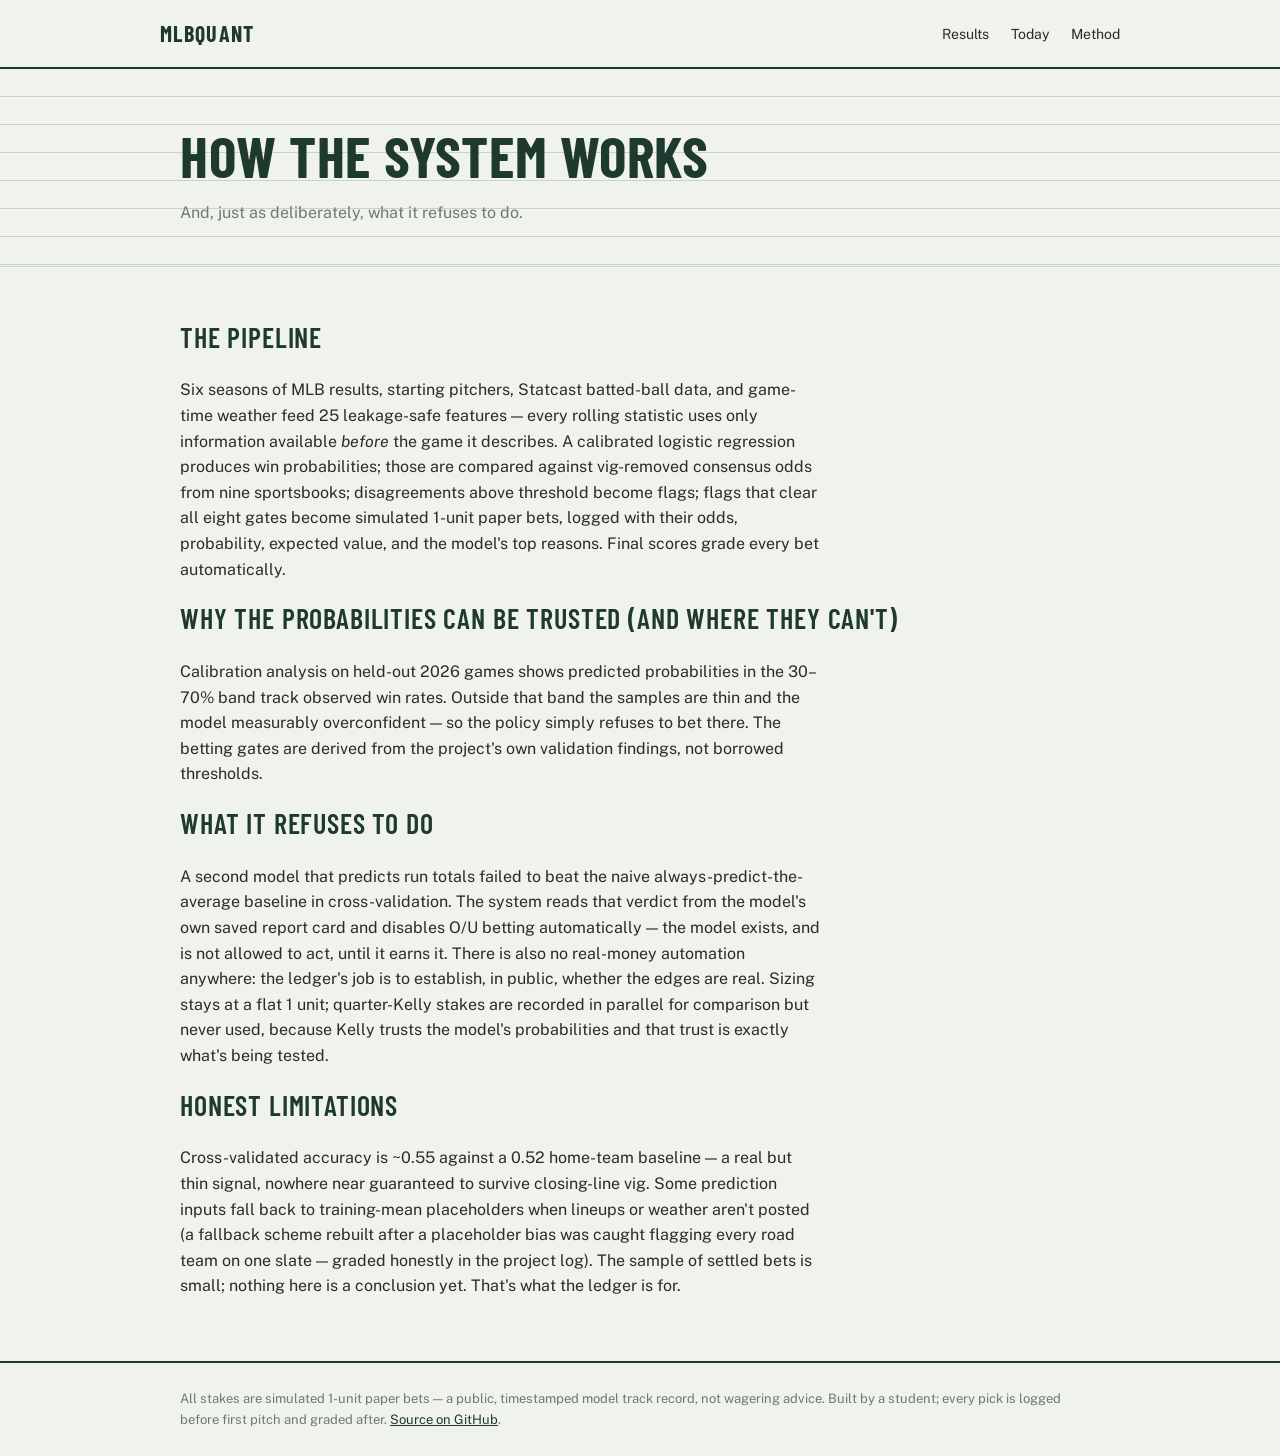
==== docs/method.html @ 34da7ad2 "MLBQuant: clean public release" ====
<!DOCTYPE html>
<html lang="en"><head><meta charset="utf-8">
<meta name="viewport" content="width=device-width, initial-scale=1">
<meta name="theme-color" content="#1E3A2F">
<link rel="manifest" href="manifest.json">
<link rel="apple-touch-icon" href="icon-192.png">
<title>Method — MLBQuant</title><link rel="preconnect" href="https://fonts.googleapis.com"><link href="https://fonts.googleapis.com/css2?family=Barlow+Condensed:wght@600;700&family=Public+Sans:wght@400;600&family=IBM+Plex+Mono:wght@400;600&display=swap" rel="stylesheet">
<link rel="stylesheet" href="style.css">
<script>if('serviceWorker' in navigator){navigator.serviceWorker.register('sw.js');}</script>
</head><body>
<header><div class="wrap bar">
<a class="mark" href="index.html">MLBQUANT</a>
<nav><a href="season.html">Results</a><a href="today.html">Today</a><a href="method.html">Method</a></nav>
</div></header>

<div class="hero"><div class="wrap"><h1>How the system works</h1>
<p class="sub">And, just as deliberately, what it refuses to do.</p></div></div>
<section><div class="wrap">
<h2>The pipeline</h2>
<p class="body">Six seasons of MLB results, starting pitchers, Statcast batted-ball data, and
game-time weather feed 25 leakage-safe features — every rolling statistic uses only
information available <em>before</em> the game it describes. A calibrated logistic regression
produces win probabilities; those are compared against vig-removed consensus odds from nine
sportsbooks; disagreements above threshold become flags; flags that clear all eight gates
become simulated 1-unit paper bets, logged with their odds, probability, expected value,
and the model's top reasons. Final scores grade every bet automatically.</p>
<h2>Why the probabilities can be trusted (and where they can't)</h2>
<p class="body">Calibration analysis on held-out 2026 games shows predicted probabilities in
the 30–70% band track observed win rates. Outside that band the samples are thin and the
model measurably overconfident — so the policy simply refuses to bet there. The betting gates
are derived from the project's own validation findings, not borrowed thresholds.</p>
<h2>What it refuses to do</h2>
<p class="body">A second model that predicts run totals failed to beat the naive
always-predict-the-average baseline in cross-validation. The system reads that verdict from
the model's own saved report card and disables O/U betting automatically — the model exists,
and is not allowed to act, until it earns it. There is also no real-money automation anywhere:
the ledger's job is to establish, in public, whether the edges are real. Sizing stays at a
flat 1 unit; quarter-Kelly stakes are recorded in parallel for comparison but never used,
because Kelly trusts the model's probabilities and that trust is exactly what's being tested.</p>
<h2>Honest limitations</h2>
<p class="body">Cross-validated accuracy is ~0.55 against a 0.52 home-team baseline — a real
but thin signal, nowhere near guaranteed to survive closing-line vig. Some prediction inputs
fall back to training-mean placeholders when lineups or weather aren't posted (a fallback
scheme rebuilt after a placeholder bias was caught flagging every road team on one slate —
graded honestly in the project log). The sample of settled bets is small; nothing here is a
conclusion yet. That's what the ledger is for.</p>
</div></section>

<footer><div class="wrap">All stakes are simulated 1-unit paper bets — a public, timestamped
model track record, not wagering advice. Built by a student; every pick is logged before
first pitch and graded after. <a href="https://github.com/aa2-2/SportsQuant-AI">Source on GitHub</a>.
</div></footer></body></html>
---- docs/style.css ----
:root{--paper:#EFF3EC;--ink:#1E3A2F;--text:#2B2B28;--rule:#C9D4C6;--win:#1E6B3C;
--loss:#B3392E;--muted:#6E7A6E;--card:#F7FAF5;}
*{box-sizing:border-box;margin:0}
body{background:var(--paper);color:var(--text);font-family:'Public Sans',system-ui,sans-serif;
font-size:16px;line-height:1.6}
.mono{font-family:'IBM Plex Mono',monospace;font-variant-numeric:tabular-nums}
a{color:var(--ink)}
.wrap{max-width:960px;margin:0 auto;padding:0 20px}
header{border-bottom:2px solid var(--ink)}
.bar{display:flex;justify-content:space-between;align-items:center;padding:16px 0}
.mark{font-family:'Barlow Condensed',sans-serif;font-weight:700;font-size:22px;
letter-spacing:.06em;color:var(--ink);text-decoration:none}
nav a{margin-left:22px;font-size:14px;text-decoration:none;color:var(--text)}
nav a:hover{text-decoration:underline}
.hero{padding:56px 0 40px;background:
repeating-linear-gradient(to bottom,transparent 0 27px,var(--rule) 27px 28px)}
h1{font-family:'Barlow Condensed',sans-serif;font-weight:700;font-size:clamp(38px,6vw,58px);
line-height:1.05;color:var(--ink);text-transform:uppercase;letter-spacing:.01em;max-width:640px}
.sub{margin:14px 0 0;color:var(--muted);max-width:560px}
.ledger{background:var(--card);border:2px solid var(--ink);margin:36px 0 0}
.ledger-head{display:grid;grid-template-columns:repeat(4,1fr);border-bottom:2px solid var(--ink)}
.stat{padding:16px 18px;border-right:1px solid var(--rule)}
.stat:last-child{border-right:none}
.stat .l{font-size:11px;letter-spacing:.14em;text-transform:uppercase;color:var(--muted)}
.stat .n{font-size:30px;font-weight:600}
.n.win{color:var(--win)}.n.loss{color:var(--loss)}
.rows{font-size:14px}
.row{display:grid;grid-template-columns:88px 1fr 130px 70px 90px;gap:10px;
padding:9px 18px;border-top:1px solid var(--rule);align-items:baseline}
.row.headrow{color:var(--muted);font-size:11px;letter-spacing:.12em;text-transform:uppercase;border-top:none}
.grade{font-weight:600}
.grade.W{color:var(--win)}.grade.L{color:var(--loss)}.grade.P{color:var(--muted)}
.empty{padding:22px 18px;color:var(--muted)}
.actions{display:flex;gap:14px;margin:28px 0 0;flex-wrap:wrap}
.btn{display:inline-block;border:2px solid var(--ink);padding:12px 22px;text-decoration:none;
font-family:'Barlow Condensed',sans-serif;font-size:18px;letter-spacing:.05em;
text-transform:uppercase;color:var(--ink);background:var(--card)}
.btn.solid{background:var(--ink);color:var(--paper)}
.btn:focus-visible{outline:3px solid var(--loss);outline-offset:2px}
section{padding:48px 0;border-top:1px solid var(--rule)}
h2{font-family:'Barlow Condensed',sans-serif;font-weight:600;font-size:28px;color:var(--ink);
text-transform:uppercase;letter-spacing:.03em;margin-bottom:18px}
.gates{list-style:none;counter-reset:g}
.gates li{counter-increment:g;display:grid;grid-template-columns:52px 1fr;gap:14px;
padding:12px 0;border-bottom:1px solid var(--rule)}
.gates li::before{content:counter(g,decimal-leading-zero);font-family:'IBM Plex Mono',monospace;
color:var(--loss);font-size:18px;padding-top:2px}
.gates b{display:block;color:var(--ink)}
.gates span{color:var(--muted);font-size:14px}
p.body{max-width:640px;margin-bottom:14px}
footer{border-top:2px solid var(--ink);padding:26px 0;font-size:13px;color:var(--muted)}
@media(max-width:640px){.ledger-head{grid-template-columns:repeat(2,1fr)}
.stat:nth-child(2){border-right:none}.row{grid-template-columns:70px 1fr 60px;font-size:13px}
.row .hide-m{display:none}}
@media(prefers-reduced-motion:no-preference){.btn{transition:transform .12s ease}
.btn:hover{transform:translateY(-2px)}}
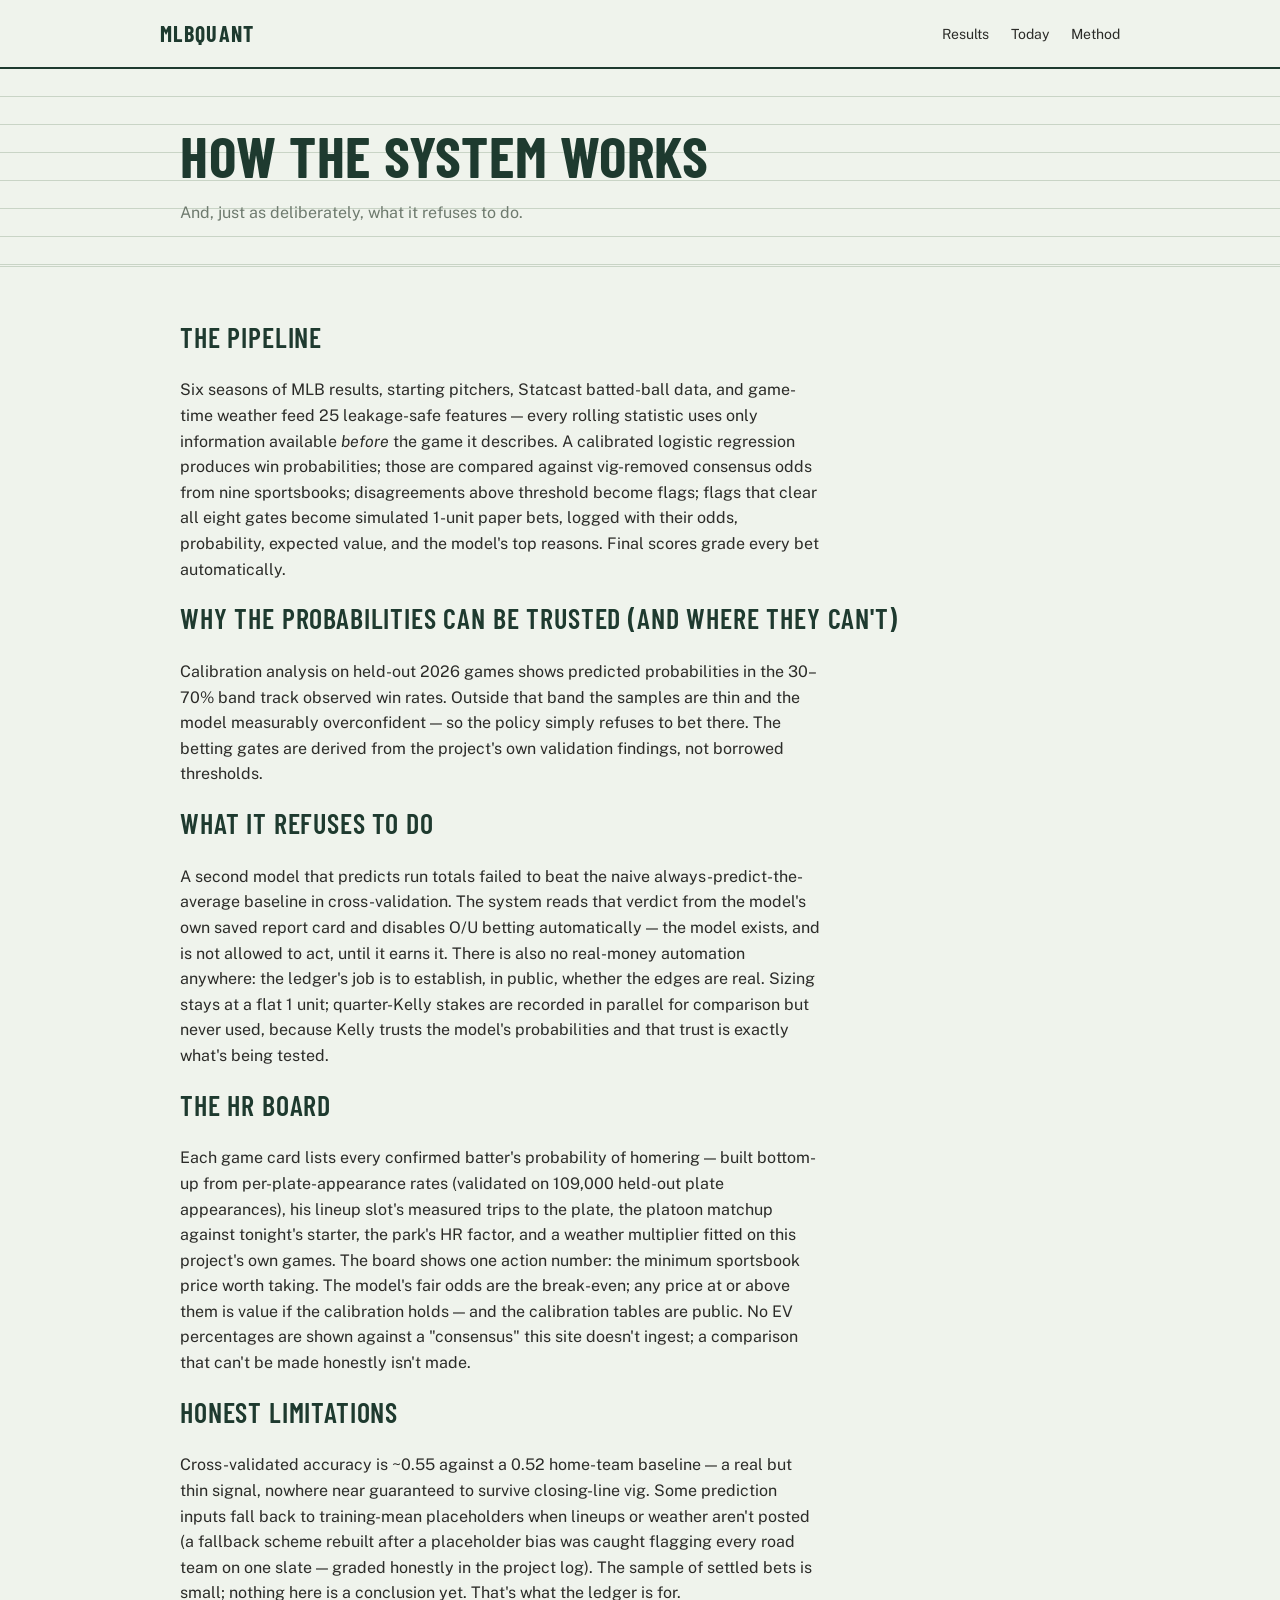
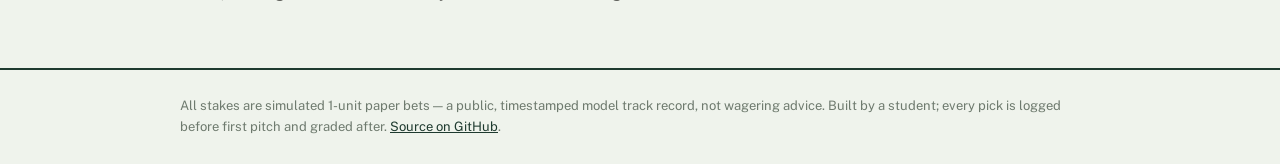
==== commit a221d778: "HR board with take-thresholds, board Proj HRs, site upgrade" ====
--- a/docs/method.html
+++ b/docs/method.html
@@ -37,6 +37,16 @@
 the ledger's job is to establish, in public, whether the edges are real. Sizing stays at a
 flat 1 unit; quarter-Kelly stakes are recorded in parallel for comparison but never used,
 because Kelly trusts the model's probabilities and that trust is exactly what's being tested.</p>
+<h2>The HR board</h2>
+<p class="body">Each game card lists every confirmed batter's probability of homering —
+built bottom-up from per-plate-appearance rates (validated on 109,000 held-out plate
+appearances), his lineup slot's measured trips to the plate, the platoon matchup against
+tonight's starter, the park's HR factor, and a weather multiplier fitted on this project's
+own games. The board shows one action number: the minimum sportsbook price worth taking.
+The model's fair odds are the break-even; any price at or above them is value if the
+calibration holds — and the calibration tables are public. No EV percentages are shown
+against a "consensus" this site doesn't ingest; a comparison that can't be made honestly
+isn't made.</p>
 <h2>Honest limitations</h2>
 <p class="body">Cross-validated accuracy is ~0.55 against a 0.52 home-team baseline — a real
 but thin signal, nowhere near guaranteed to survive closing-line vig. Some prediction inputs
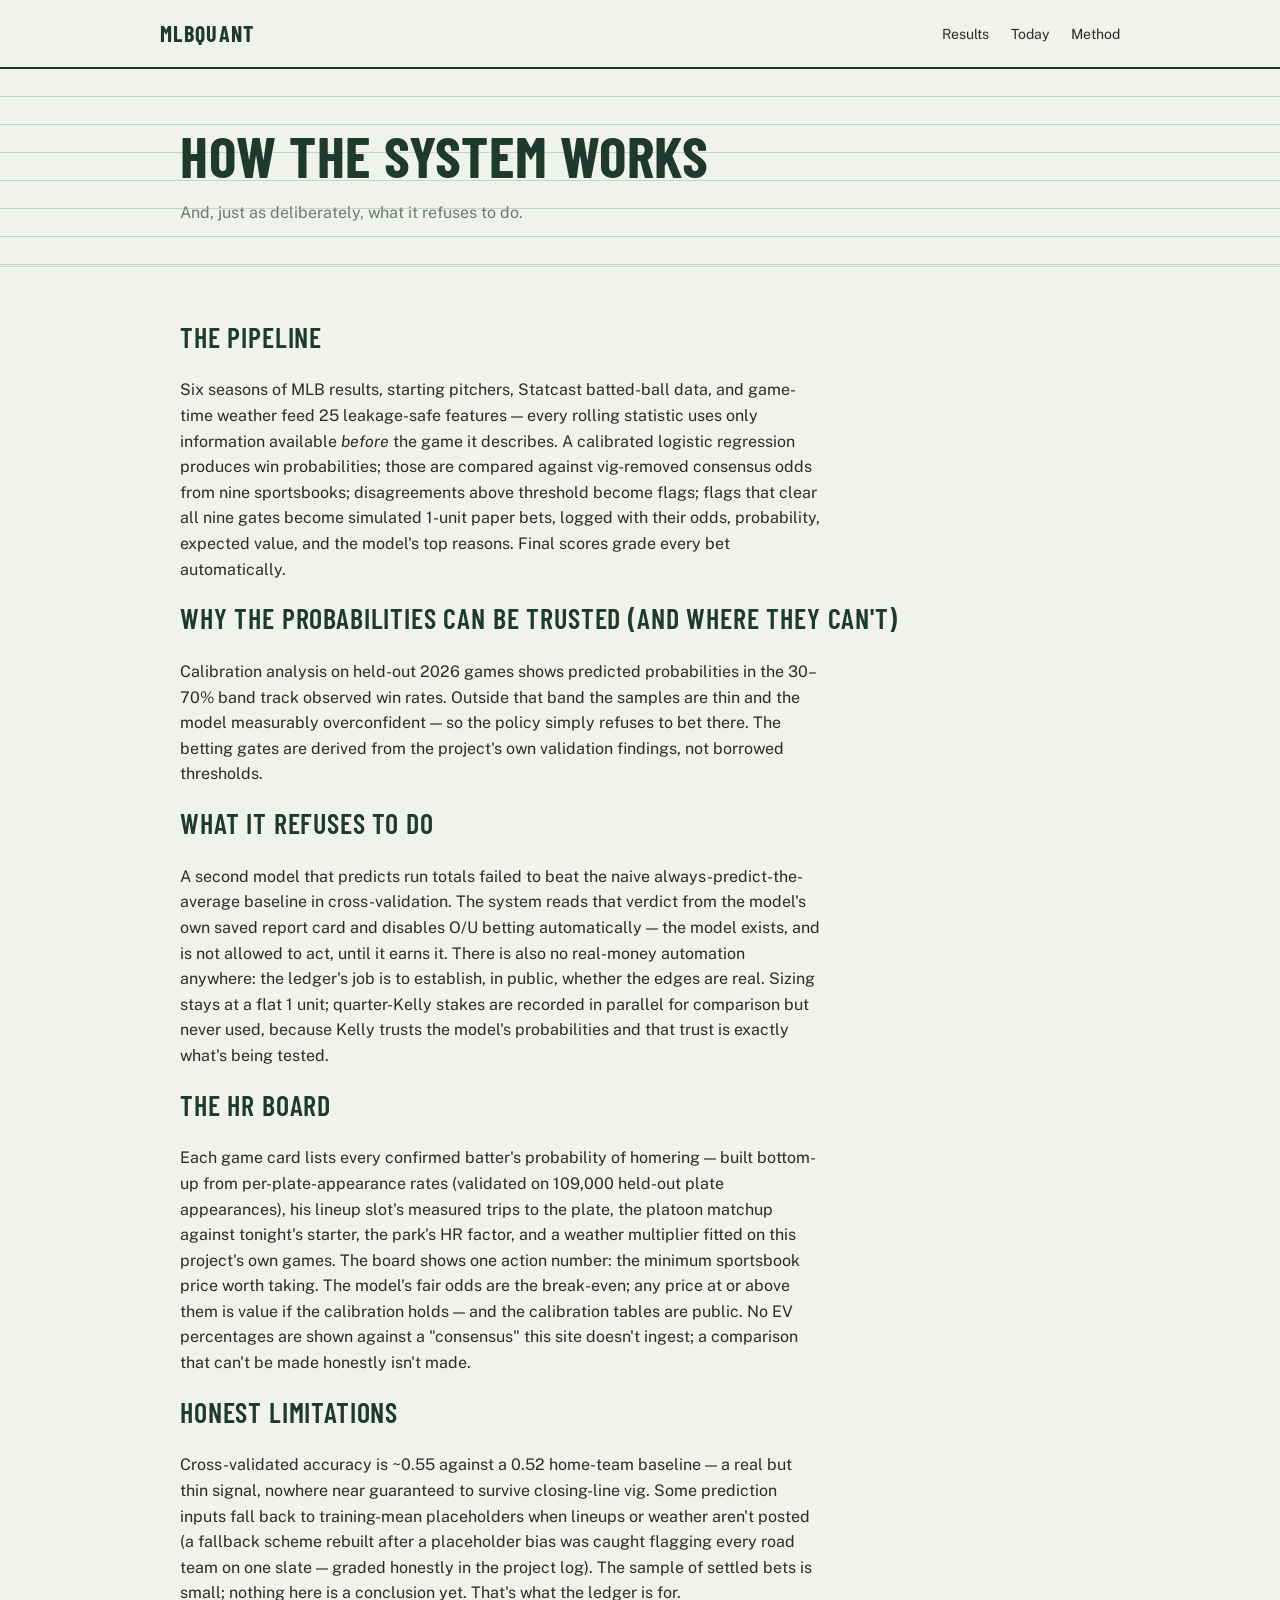
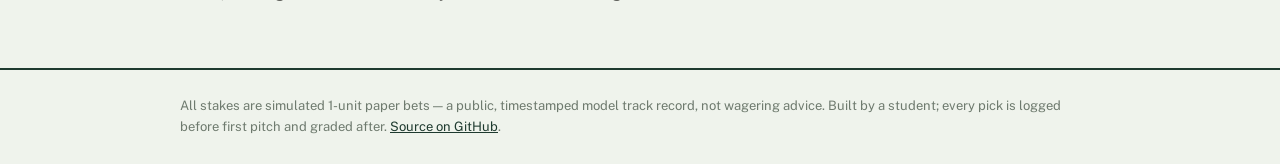
==== commit 880ac43b: "Purge 7/17 slate (contaminated 5:56 run), ninth gate live" ====
--- a/docs/method.html
+++ b/docs/method.html
@@ -21,7 +21,7 @@
 game-time weather feed 25 leakage-safe features — every rolling statistic uses only
 information available <em>before</em> the game it describes. A calibrated logistic regression
 produces win probabilities; those are compared against vig-removed consensus odds from nine
-sportsbooks; disagreements above threshold become flags; flags that clear all eight gates
+sportsbooks; disagreements above threshold become flags; flags that clear all nine gates
 become simulated 1-unit paper bets, logged with their odds, probability, expected value,
 and the model's top reasons. Final scores grade every bet automatically.</p>
 <h2>Why the probabilities can be trusted (and where they can't)</h2>
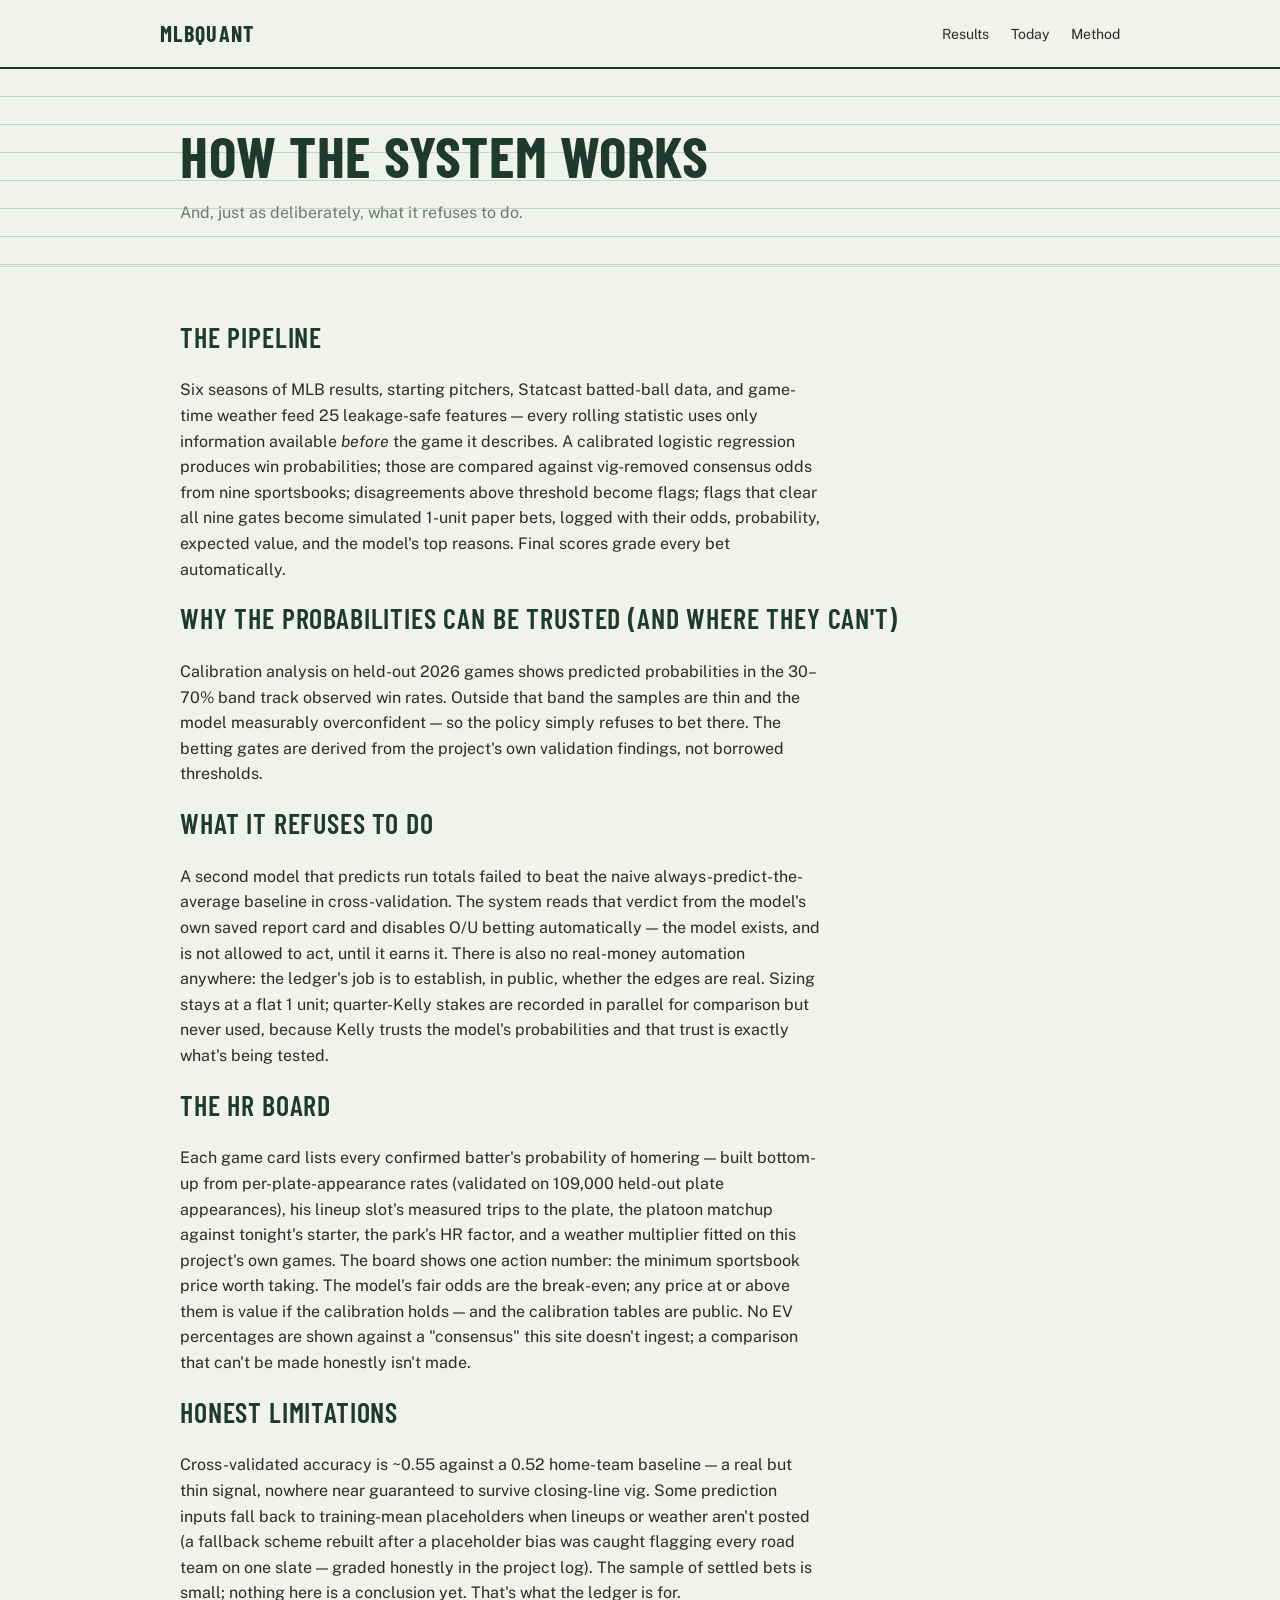
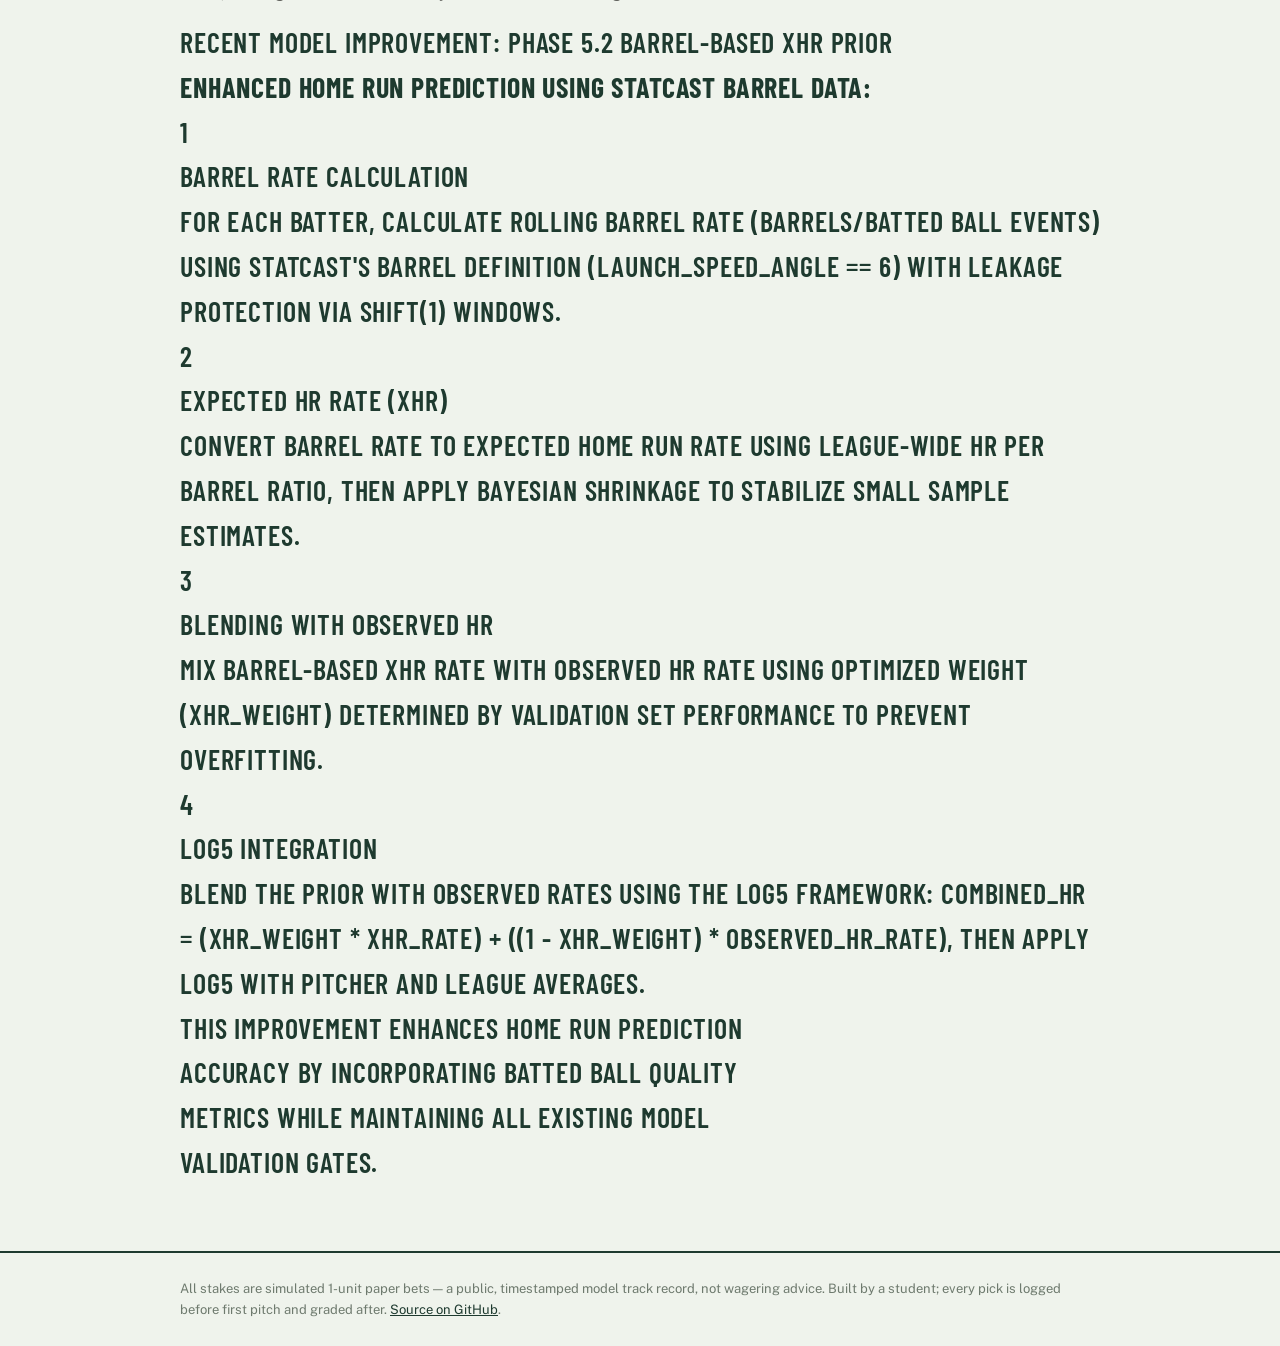
==== commit f174adca: "Daily update for 2026-07-18" ====
--- a/docs/method.html
+++ b/docs/method.html
@@ -54,6 +54,39 @@
 scheme rebuilt after a placeholder bias was caught flagging every road team on one slate —
 graded honestly in the project log). The sample of settled bets is small; nothing here is a
 conclusion yet. That's what the ledger is for.</p>
+<h2>Recent Model Improvement: Phase 5.2 Barrel-based xHR Prior</p>
+<div class="method-diagram">
+<p><strong>Enhanced home run prediction using Statcast barrel data:</strong></p>
+<div class="method-step">
+<div class="method-step-number">1</div>
+<div class="method-step-content">
+<div class="method-step-title">Barrel Rate Calculation</div>
+<div class="method-step-description">For each batter, calculate rolling barrel rate (barrels/batted ball events) using Statcast's barrel definition (launch_speed_angle == 6) with leakage protection via shift(1) windows.</div>
+</div>
+</div>
+<div class="method-step">
+<div class="method-step-number">2</div>
+<div class="method-step-content">
+<div class="method-step-title">Expected HR Rate (xHR)</div>
+<div class="method-step-description">Convert barrel rate to expected home run rate using league-wide HR per barrel ratio, then apply Bayesian shrinkage to stabilize small sample estimates.</div>
+</div>
+</div>
+<div class="method-step">
+<div class="method-step-number">3</div>
+<div class="method-step-content">
+<div class="method-step-title">Blending with Observed HR</div>
+<div class="method-step-description">Mix barrel-based xHR rate with observed HR rate using optimized weight (xhr_weight) determined by validation set performance to prevent overfitting.</div>
+</div>
+</div>
+<div class="method-step">
+<div class="method-step-number">4</div>
+<div class="method-step-content">
+<div class="method-step-title">Log5 Integration</div>
+<div class="method-step-description">Blend the prior with observed rates using the log5 framework: combined_hr = (xhr_weight * xHR_rate) + ((1 - xhr_weight) * observed_hr_rate), then apply log5 with pitcher and league averages.</div>
+</div>
+</div>
+</div>
+<p class="body">This improvement enhances home run prediction accuracy by incorporating batted ball quality metrics while maintaining all existing model validation gates.</p>
 </div></section>
 
 <footer><div class="wrap">All stakes are simulated 1-unit paper bets — a public, timestamped
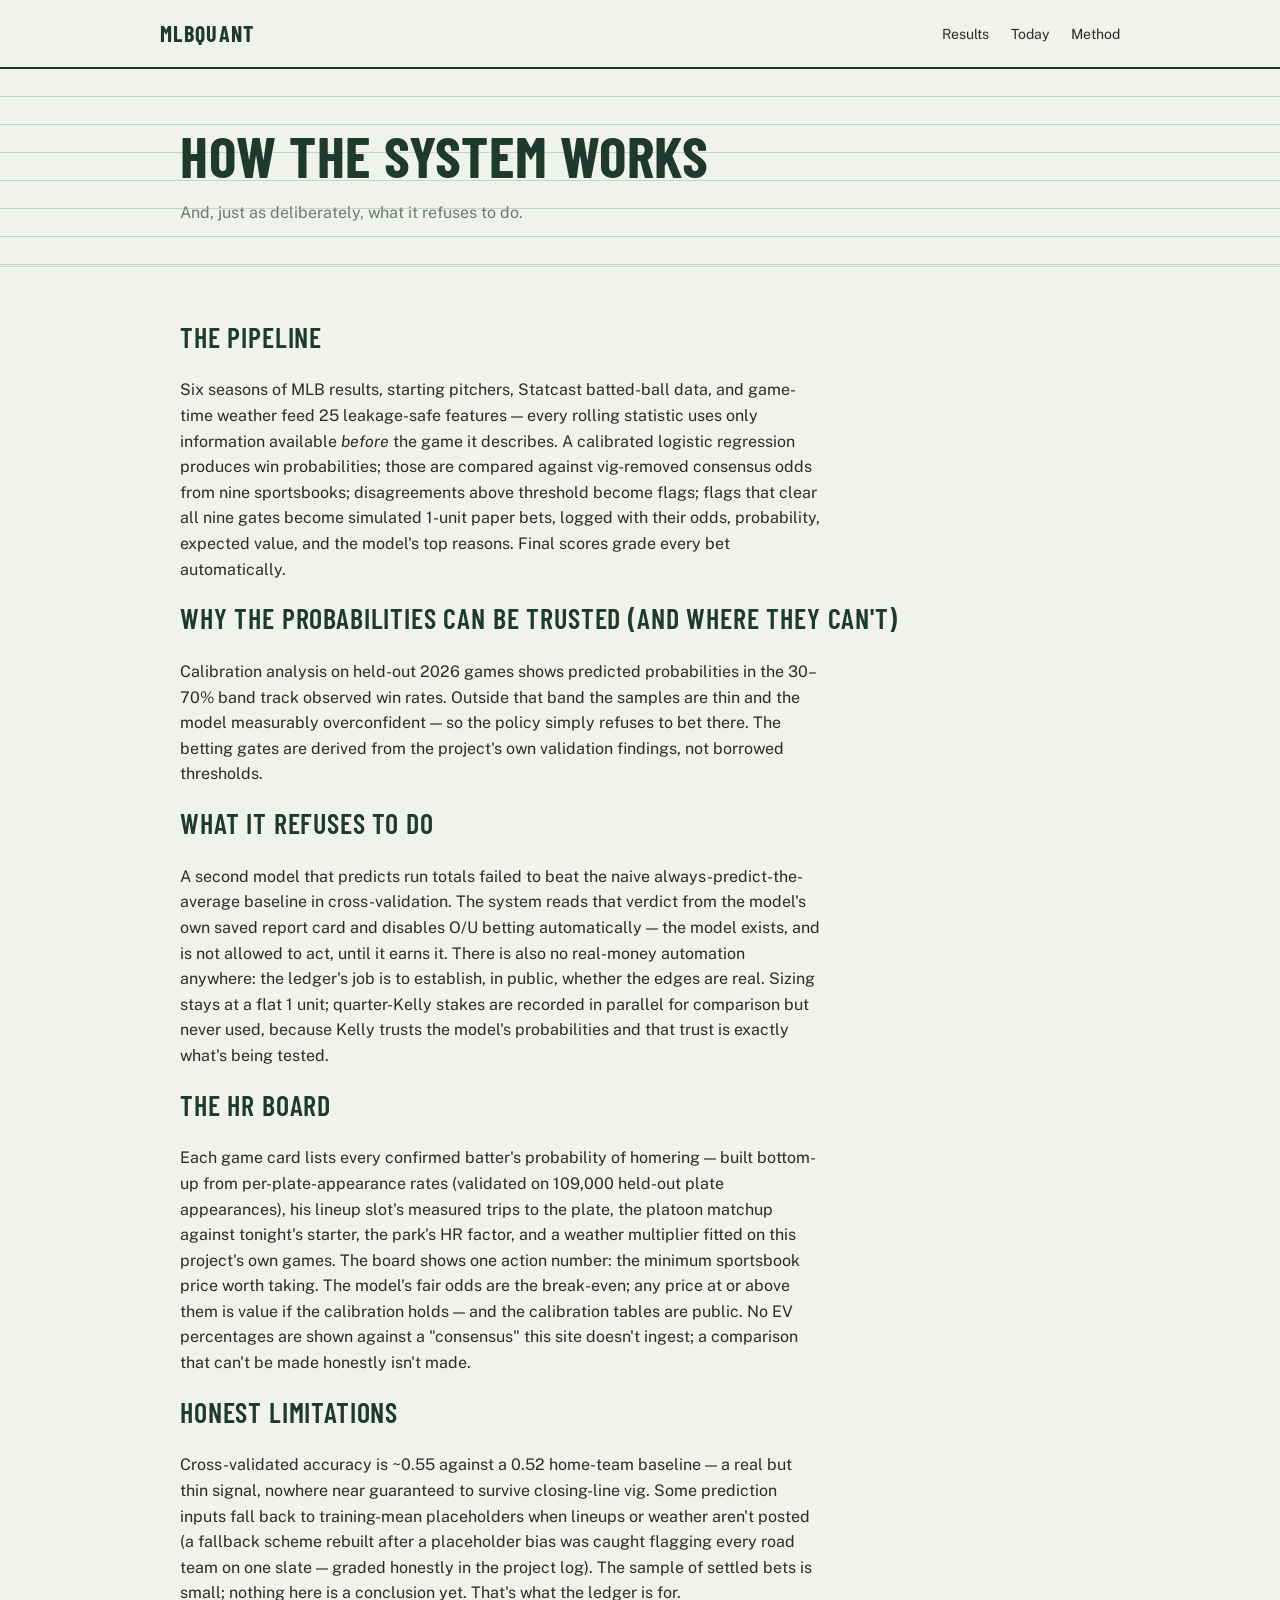
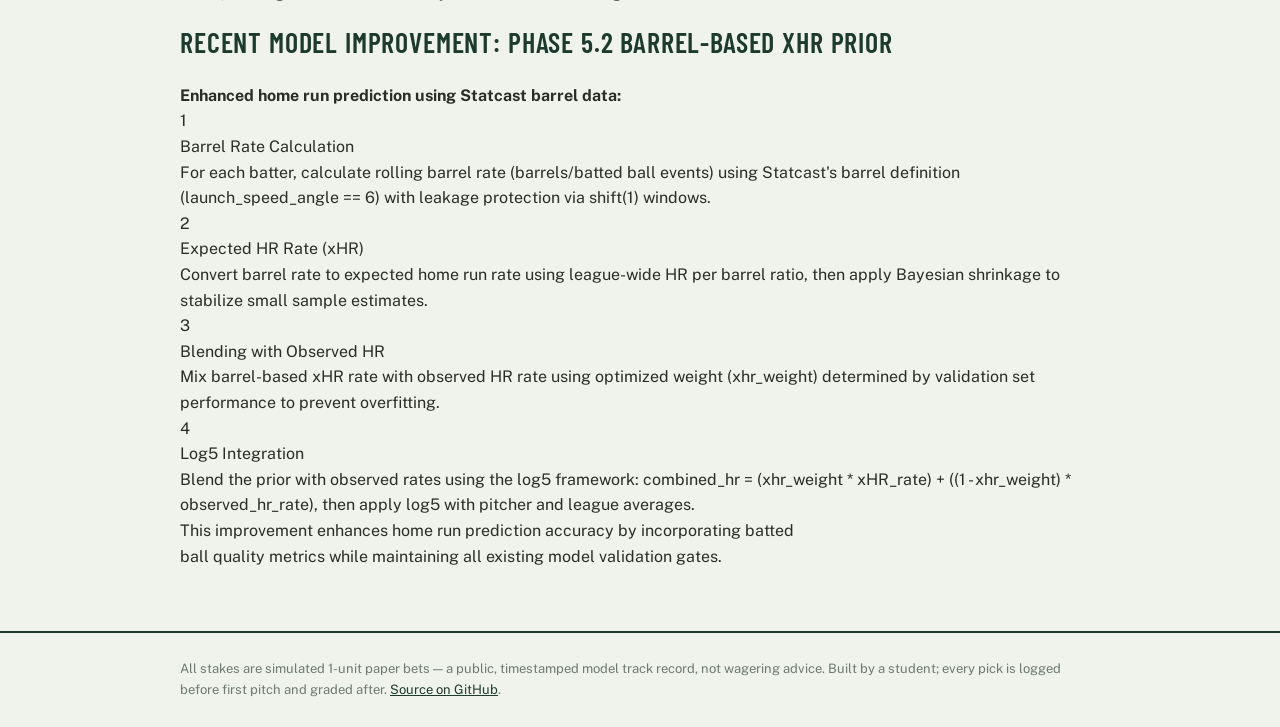
==== commit 61f4ad69: "Daily update for 2026-07-18" ====
--- a/docs/method.html
+++ b/docs/method.html
@@ -13,82 +13,82 @@
 <nav><a href="season.html">Results</a><a href="today.html">Today</a><a href="method.html">Method</a></nav>
 </div></header>
 
-<div class="hero"><div class="wrap"><h1>How the system works</h1>
-<p class="sub">And, just as deliberately, what it refuses to do.</p></div></div>
-<section><div class="wrap">
-<h2>The pipeline</h2>
-<p class="body">Six seasons of MLB results, starting pitchers, Statcast batted-ball data, and
-game-time weather feed 25 leakage-safe features — every rolling statistic uses only
-information available <em>before</em> the game it describes. A calibrated logistic regression
-produces win probabilities; those are compared against vig-removed consensus odds from nine
-sportsbooks; disagreements above threshold become flags; flags that clear all nine gates
-become simulated 1-unit paper bets, logged with their odds, probability, expected value,
-and the model's top reasons. Final scores grade every bet automatically.</p>
-<h2>Why the probabilities can be trusted (and where they can't)</h2>
-<p class="body">Calibration analysis on held-out 2026 games shows predicted probabilities in
-the 30–70% band track observed win rates. Outside that band the samples are thin and the
-model measurably overconfident — so the policy simply refuses to bet there. The betting gates
-are derived from the project's own validation findings, not borrowed thresholds.</p>
-<h2>What it refuses to do</h2>
-<p class="body">A second model that predicts run totals failed to beat the naive
-always-predict-the-average baseline in cross-validation. The system reads that verdict from
-the model's own saved report card and disables O/U betting automatically — the model exists,
-and is not allowed to act, until it earns it. There is also no real-money automation anywhere:
-the ledger's job is to establish, in public, whether the edges are real. Sizing stays at a
-flat 1 unit; quarter-Kelly stakes are recorded in parallel for comparison but never used,
-because Kelly trusts the model's probabilities and that trust is exactly what's being tested.</p>
-<h2>The HR board</h2>
-<p class="body">Each game card lists every confirmed batter's probability of homering —
-built bottom-up from per-plate-appearance rates (validated on 109,000 held-out plate
-appearances), his lineup slot's measured trips to the plate, the platoon matchup against
-tonight's starter, the park's HR factor, and a weather multiplier fitted on this project's
-own games. The board shows one action number: the minimum sportsbook price worth taking.
-The model's fair odds are the break-even; any price at or above them is value if the
-calibration holds — and the calibration tables are public. No EV percentages are shown
-against a "consensus" this site doesn't ingest; a comparison that can't be made honestly
-isn't made.</p>
-<h2>Honest limitations</h2>
-<p class="body">Cross-validated accuracy is ~0.55 against a 0.52 home-team baseline — a real
-but thin signal, nowhere near guaranteed to survive closing-line vig. Some prediction inputs
-fall back to training-mean placeholders when lineups or weather aren't posted (a fallback
-scheme rebuilt after a placeholder bias was caught flagging every road team on one slate —
-graded honestly in the project log). The sample of settled bets is small; nothing here is a
-conclusion yet. That's what the ledger is for.</p>
-<h2>Recent Model Improvement: Phase 5.2 Barrel-based xHR Prior</p>
-<div class="method-diagram">
-<p><strong>Enhanced home run prediction using Statcast barrel data:</strong></p>
-<div class="method-step">
-<div class="method-step-number">1</div>
-<div class="method-step-content">
-<div class="method-step-title">Barrel Rate Calculation</div>
-<div class="method-step-description">For each batter, calculate rolling barrel rate (barrels/batted ball events) using Statcast's barrel definition (launch_speed_angle == 6) with leakage protection via shift(1) windows.</div>
-</div>
-</div>
-<div class="method-step">
-<div class="method-step-number">2</div>
-<div class="method-step-content">
-<div class="method-step-title">Expected HR Rate (xHR)</div>
-<div class="method-step-description">Convert barrel rate to expected home run rate using league-wide HR per barrel ratio, then apply Bayesian shrinkage to stabilize small sample estimates.</div>
-</div>
-</div>
-<div class="method-step">
-<div class="method-step-number">3</div>
-<div class="method-step-content">
-<div class="method-step-title">Blending with Observed HR</div>
-<div class="method-step-description">Mix barrel-based xHR rate with observed HR rate using optimized weight (xhr_weight) determined by validation set performance to prevent overfitting.</div>
-</div>
-</div>
-<div class="method-step">
-<div class="method-step-number">4</div>
-<div class="method-step-content">
-<div class="method-step-title">Log5 Integration</div>
-<div class="method-step-description">Blend the prior with observed rates using the log5 framework: combined_hr = (xhr_weight * xHR_rate) + ((1 - xhr_weight) * observed_hr_rate), then apply log5 with pitcher and league averages.</div>
-</div>
-</div>
-</div>
-<p class="body">This improvement enhances home run prediction accuracy by incorporating batted ball quality metrics while maintaining all existing model validation gates.</p>
-</div></section>
-
+    <div class="hero"><div class="wrap"><h1>How the system works</h1>
+    <p class="sub">And, just as deliberately, what it refuses to do.</p></div></div>
+    <section><div class="wrap">
+    <h2>The pipeline</h2>
+    <p class="body">Six seasons of MLB results, starting pitchers, Statcast batted-ball data, and
+    game-time weather feed 25 leakage-safe features — every rolling statistic uses only
+    information available <em>before</em> the game it describes. A calibrated logistic regression
+    produces win probabilities; those are compared against vig-removed consensus odds from nine
+    sportsbooks; disagreements above threshold become flags; flags that clear all nine gates
+    become simulated 1-unit paper bets, logged with their odds, probability, expected value,
+    and the model's top reasons. Final scores grade every bet automatically.</p>
+    <h2>Why the probabilities can be trusted (and where they can't)</h2>
+    <p class="body">Calibration analysis on held-out 2026 games shows predicted probabilities in
+    the 30–70% band track observed win rates. Outside that band the samples are thin and the
+    model measurably overconfident — so the policy simply refuses to bet there. The betting gates
+    are derived from the project's own validation findings, not borrowed thresholds.</p>
+    <h2>What it refuses to do</h2>
+    <p class="body">A second model that predicts run totals failed to beat the naive
+    always-predict-the-average baseline in cross-validation. The system reads that verdict from
+    the model's own saved report card and disables O/U betting automatically — the model exists,
+    and is not allowed to act, until it earns it. There is also no real-money automation anywhere:
+    the ledger's job is to establish, in public, whether the edges are real. Sizing stays at a
+    flat 1 unit; quarter-Kelly stakes are recorded in parallel for comparison but never used,
+    because Kelly trusts the model's probabilities and that trust is exactly what's being tested.</p>
+    <h2>The HR board</h2>
+    <p class="body">Each game card lists every confirmed batter's probability of homering —
+    built bottom-up from per-plate-appearance rates (validated on 109,000 held-out plate
+    appearances), his lineup slot's measured trips to the plate, the platoon matchup against
+    tonight's starter, the park's HR factor, and a weather multiplier fitted on this project's
+    own games. The board shows one action number: the minimum sportsbook price worth taking.
+    The model's fair odds are the break-even; any price at or above them is value if the
+    calibration holds — and the calibration tables are public. No EV percentages are shown
+    against a "consensus" this site doesn't ingest; a comparison that can't be made honestly
+    isn't made.</p>
+    <h2>Honest limitations</h2>
+    <p class="body">Cross-validated accuracy is ~0.55 against a 0.52 home-team baseline — a real
+    but thin signal, nowhere near guaranteed to survive closing-line vig. Some prediction inputs
+    fall back to training-mean placeholders when lineups or weather aren't posted (a fallback
+    scheme rebuilt after a placeholder bias was caught flagging every road team on one slate —
+    graded honestly in the project log). The sample of settled bets is small; nothing here is a
+    conclusion yet. That's what the ledger is for.</p>
+    <h2>Recent Model Improvement: Phase 5.2 Barrel-based xHR Prior</h2>
+    <div class="method-diagram">
+    <p><strong>Enhanced home run prediction using Statcast barrel data:</strong></p>
+    <div class="method-step">
+    <div class="method-step-number">1</div>
+    <div class="method-step-content">
+    <div class="method-step-title">Barrel Rate Calculation</div>
+    <div class="method-step-description">For each batter, calculate rolling barrel rate (barrels/batted ball events) using Statcast's barrel definition (launch_speed_angle == 6) with leakage protection via shift(1) windows.</div>
+    </div>
+    </div>
+    <div class="method-step">
+    <div class="method-step-number">2</div>
+    <div class="method-step-content">
+    <div class="method-step-title">Expected HR Rate (xHR)</div>
+    <div class="method-step-description">Convert barrel rate to expected home run rate using league-wide HR per barrel ratio, then apply Bayesian shrinkage to stabilize small sample estimates.</div>
+    </div>
+    </div>
+    <div class="method-step">
+    <div class="method-step-number">3</div>
+    <div class="method-step-content">
+    <div class="method-step-title">Blending with Observed HR</div>
+    <div class="method-step-description">Mix barrel-based xHR rate with observed HR rate using optimized weight (xhr_weight) determined by validation set performance to prevent overfitting.</div>
+    </div>
+    </div>
+    <div class="method-step">
+    <div class="method-step-number">4</div>
+    <div class="method-step-content">
+    <div class="method-step-title">Log5 Integration</div>
+    <div class="method-step-description">Blend the prior with observed rates using the log5 framework: combined_hr = (xhr_weight * xHR_rate) + ((1 - xhr_weight) * observed_hr_rate), then apply log5 with pitcher and league averages.</div>
+    </div>
+    </div>
+    </div>
+    <p class="body">This improvement enhances home run prediction accuracy by incorporating batted ball quality metrics while maintaining all existing model validation gates.</p>
+    </div></section>
+    
 <footer><div class="wrap">All stakes are simulated 1-unit paper bets — a public, timestamped
 model track record, not wagering advice. Built by a student; every pick is logged before
 first pitch and graded after. <a href="https://github.com/aa2-2/SportsQuant-AI">Source on GitHub</a>.
--- a/docs/style.css
+++ b/docs/style.css
@@ -1,57 +1,385 @@
 
-:root{--paper:#EFF3EC;--ink:#1E3A2F;--text:#2B2B28;--rule:#C9D4C6;--win:#1E6B3C;
---loss:#B3392E;--muted:#6E7A6E;--card:#F7FAF5;}
+:root{
+  --paper:#EFF3EC;
+  --ink:#1E3A2F;
+  --text:#2B2B28;
+  --rule:#C9D4C6;
+  --win:#1E6B3C;
+  --loss:#B3392E;
+  --muted:#6E7A6E;
+  --card:#F7FAF5;
+  --primary:#2563EB;
+  --primary-dark:#1D4ED8;
+  --success:#10B981;
+  --warning:#F59E0B;
+  --danger:#EF4444;
+}
 *{box-sizing:border-box;margin:0}
-body{background:var(--paper);color:var(--text);font-family:'Public Sans',system-ui,sans-serif;
-font-size:16px;line-height:1.6}
+body{
+  background:var(--paper);
+  color:var(--text);
+  font-family:'Public Sans',system-ui,sans-serif;
+  font-size:16px;
+  line-height:1.6
+}
 .mono{font-family:'IBM Plex Mono',monospace;font-variant-numeric:tabular-nums}
 a{color:var(--ink)}
-.wrap{max-width:960px;margin:0 auto;padding:0 20px}
+.wrap{
+  max-width:960px;
+  margin:0 auto;
+  padding:0 20px
+}
 header{border-bottom:2px solid var(--ink)}
-.bar{display:flex;justify-content:space-between;align-items:center;padding:16px 0}
-.mark{font-family:'Barlow Condensed',sans-serif;font-weight:700;font-size:22px;
-letter-spacing:.06em;color:var(--ink);text-decoration:none}
-nav a{margin-left:22px;font-size:14px;text-decoration:none;color:var(--text)}
+.bar{
+  display:flex;
+  justify-content:space-between;
+  align-items:center;
+  padding:16px 0
+}
+.mark{
+  font-family:'Barlow Condensed',sans-serif;
+  font-weight:700;
+  font-size:22px;
+  letter-spacing:.06em;
+  color:var(--ink);
+  text-decoration:none
+}
+nav a{
+  margin-left:22px;
+  font-size:14px;
+  text-decoration:none;
+  color:var(--text)
+}
 nav a:hover{text-decoration:underline}
-.hero{padding:56px 0 40px;background:
-repeating-linear-gradient(to bottom,transparent 0 27px,var(--rule) 27px 28px)}
-h1{font-family:'Barlow Condensed',sans-serif;font-weight:700;font-size:clamp(38px,6vw,58px);
-line-height:1.05;color:var(--ink);text-transform:uppercase;letter-spacing:.01em;max-width:640px}
-.sub{margin:14px 0 0;color:var(--muted);max-width:560px}
-.ledger{background:var(--card);border:2px solid var(--ink);margin:36px 0 0}
-.ledger-head{display:grid;grid-template-columns:repeat(4,1fr);border-bottom:2px solid var(--ink)}
-.stat{padding:16px 18px;border-right:1px solid var(--rule)}
+.hero{
+  padding:56px 0 40px;
+  background:
+  repeating-linear-gradient(to bottom,transparent 0 27px,var(--rule) 27px 28px)
+}
+h1{
+  font-family:'Barlow Condensed',sans-serif;
+  font-weight:700;
+  font-size:clamp(38px,6vw,58px);
+  line-height:1.05;
+  color:var(--ink);
+  text-transform:uppercase;
+  letter-spacing:.01em;
+  max-width:640px
+}
+.sub{
+  margin:14px 0 0;
+  color:var(--muted);
+  max-width:560px
+}
+.ledger{
+  background:var(--card);
+  border:2px solid var(--ink);
+  margin:36px 0 0
+}
+.ledger-head{
+  display:grid;
+  grid-template-columns:repeat(4,1fr);
+  border-bottom:2px solid var(--ink)
+}
+.stat{
+  padding:16px 18px;
+  border-right:1px solid var(--rule)
+}
 .stat:last-child{border-right:none}
-.stat .l{font-size:11px;letter-spacing:.14em;text-transform:uppercase;color:var(--muted)}
-.stat .n{font-size:30px;font-weight:600}
-.n.win{color:var(--win)}.n.loss{color:var(--loss)}
+.stat .l{
+  font-size:11px;
+  letter-spacing:.14em;
+  text-transform:uppercase;
+  color:var(--muted)
+}
+.stat .n{
+  font-size:30px;
+  font-weight:600
+}
+.n.win{color:var(--win)}
+.n.loss{color:var(--loss)}
 .rows{font-size:14px}
-.row{display:grid;grid-template-columns:88px 1fr 130px 70px 90px;gap:10px;
-padding:9px 18px;border-top:1px solid var(--rule);align-items:baseline}
-.row.headrow{color:var(--muted);font-size:11px;letter-spacing:.12em;text-transform:uppercase;border-top:none}
-.grade{font-weight:600}
-.grade.W{color:var(--win)}.grade.L{color:var(--loss)}.grade.P{color:var(--muted)}
-.empty{padding:22px 18px;color:var(--muted)}
-.actions{display:flex;gap:14px;margin:28px 0 0;flex-wrap:wrap}
-.btn{display:inline-block;border:2px solid var(--ink);padding:12px 22px;text-decoration:none;
-font-family:'Barlow Condensed',sans-serif;font-size:18px;letter-spacing:.05em;
-text-transform:uppercase;color:var(--ink);background:var(--card)}
-.btn.solid{background:var(--ink);color:var(--paper)}
-.btn:focus-visible{outline:3px solid var(--loss);outline-offset:2px}
-section{padding:48px 0;border-top:1px solid var(--rule)}
-h2{font-family:'Barlow Condensed',sans-serif;font-weight:600;font-size:28px;color:var(--ink);
-text-transform:uppercase;letter-spacing:.03em;margin-bottom:18px}
-.gates{list-style:none;counter-reset:g}
-.gates li{counter-increment:g;display:grid;grid-template-columns:52px 1fr;gap:14px;
-padding:12px 0;border-bottom:1px solid var(--rule)}
-.gates li::before{content:counter(g,decimal-leading-zero);font-family:'IBM Plex Mono',monospace;
-color:var(--loss);font-size:18px;padding-top:2px}
-.gates b{display:block;color:var(--ink)}
-.gates span{color:var(--muted);font-size:14px}
-p.body{max-width:640px;margin-bottom:14px}
-footer{border-top:2px solid var(--ink);padding:26px 0;font-size:13px;color:var(--muted)}
-@media(max-width:640px){.ledger-head{grid-template-columns:repeat(2,1fr)}
-.stat:nth-child(2){border-right:none}.row{grid-template-columns:70px 1fr 60px;font-size:13px}
-.row .hide-m{display:none}}
-@media(prefers-reduced-motion:no-preference){.btn{transition:transform .12s ease}
-.btn:hover{transform:translateY(-2px)}}
+.row{
+  display:grid;
+  grid-template-columns:88px 1fr 130px 70px 90px;
+  gap:10px;
+  padding:9px 18px;
+  border-top:1px solid var(--rule);
+  align-items:baseline
+}
+.row.headrow{
+  color:var(--muted);
+  font-size:11px;
+  letter-spacing:.12em;
+  text-transform:uppercase;
+  border-top:none
+}
+.grade{
+  font-weight:600
+}
+.grade.W{color:var(--win)}
+.grade.L{color:var(--loss)}
+.grade.P{color:var(--muted)}
+.empty{
+  padding:22px 18px;
+  color:var(--muted)
+}
+.actions{
+  display:flex;
+  gap:14px;
+  margin:28px 0 0;
+  flex-wrap:wrap
+}
+.btn{
+  display:inline-block;
+  border:2px solid var(--ink);
+  padding:12px 22px;
+  text-decoration:none;
+  font-family:'Barlow Condensed',sans-serif;
+  font-size:18px;
+  letter-spacing:.05em;
+  text-transform:uppercase;
+  color:var(--ink);
+  background:var(--card)
+}
+.btn.solid{
+  background:var(--ink);
+  color:var(--paper)
+}
+.btn:focus-visible{
+  outline:3px solid var(--loss);
+  outline-offset:2px
+}
+section{
+  padding:48px 0;
+  border-top:1px solid var(--rule)
+}
+h2{
+  font-family:'Barlow Condensed',sans-serif;
+  font-weight:600;
+  font-size:28px;
+  color:var(--ink);
+  text-transform:uppercase;
+  letter-spacing:.03em;
+  margin-bottom:18px
+}
+.gates{
+  list-style:none;
+  counter-reset:g
+}
+.gates li{
+  counter-increment:g;
+  display:grid;
+  grid-template-columns:52px 1fr;
+  gap:14px;
+  padding:12px 0;
+  border-bottom:1px solid var(--rule)
+}
+.gates li::before{
+  content:counter(g,decimal-leading-zero);
+  font-family:'IBM Plex Mono',monospace;
+  color:var(--loss);
+  font-size:18px;
+  padding-top:2px
+}
+.gates b{
+  display:block;
+  color:var(--ink)
+}
+.gates span{
+  color:var(--muted);
+  font-size:14px
+}
+p.body{
+  max-width:640px;
+  margin-bottom:14px
+}
+footer{
+  border-top:2px solid var(--ink);
+  padding:26px 0;
+  font-size:13px;
+  color:var(--muted)
+}
+@media(max-width:640px){
+  .ledger-head{
+    grid-template-columns:repeat(2,1fr)
+  }
+  .stat:nth-child(2){
+    border-right:none
+  }
+  .row{
+    grid-template-columns:70px 1fr 60px;
+    font-size:13px
+  }
+  .row .hide-m{
+    display:none
+  }
+}
+@media(prefers-reduced-motion:no-preference){
+  .btn{
+    transform:translateY(-2px);
+    transition:transform .12s ease
+  }
+  .btn:hover{
+    transform:translateY(-2px)
+  }
+}
+.today-header{
+  background:linear-gradient(135deg,#1E3A2F 0%,#2D5A3F 100%);
+  color:white;
+  padding:40px 0;
+  margin:36px 0 24px;
+  border-radius:12px
+}
+.today-header h1{
+  font-size:2.2rem;
+  margin-bottom:8px;
+  color:white
+}
+.today-header p{
+  font-size:1.1rem;
+  opacity:0.9
+}
+.featured-bet{
+  background:var(--card);
+  border:2px solid var(--ink);
+  border-radius:12px;
+  padding:24px;
+  margin:24px 0
+}
+.featured-bet h2{
+  margin-top:0;
+  color:var(--ink)
+}
+.featured-bet .pick{
+  font-size:1.5rem;
+  font-weight:bold;
+  margin:12px 0
+}
+.featured-bet .edge{
+  display:inline-block;
+  background:var(--win);
+  color:white;
+  padding:4px 8px;
+  border-radius:4px;
+  font-weight:bold
+}
+.featured-bet .reason{
+  background:#f8f9fa;
+  border-left:4px solid var(--win);
+  padding:12px;
+  margin:12px 0
+}
+.game-card{
+  background:var(--card);
+  border:1px solid var(--rule);
+  border-radius:10px;
+  padding:20px;
+  margin:16px 0
+}
+.game-header{
+  display:flex;
+  justify-content:space-between;
+  align-items:center;
+  margin-bottom:16px
+}
+.team-logo{
+  width:40px;
+  height:40px;
+  object-fit:contain;
+  margin-right:12px
+}
+.team-info{
+  flex:1
+}
+.team-name{
+  font-weight:600;
+  font-size:1.1rem
+}
+.game-time{
+  color:var(--muted);
+  font-size:0.9rem
+}
+.odds-display{
+  display:flex;
+  gap:16px;
+  margin:16px 0;
+  flex-wrap:wrap
+}
+.odds-box{
+  background:#f8f9fa;
+  border:1px solid var(--rule);
+  border-radius:8px;
+  padding:12px;
+  text-align:center;
+  min-width:80px
+}
+.odds-box.best{
+  border:2px solid var(--win);
+  background:#f0fff4
+}
+.odds-value{
+  font-size:1.5rem;
+  font-weight:bold;
+  color:var(--ink)
+}
+.odds-label{
+  font-size:0.85rem;
+  color:var(--muted);
+  text-transform:uppercase
+}
+.probability-bar{
+  height:8px;
+  background:#e9ecef;
+  border-radius:4px;
+  margin:12px 0;
+  overflow:hidden
+}
+.probability-fill{
+  height:100%;
+  background:linear-gradient(90deg,var(--win),var(--loss));
+  transition:width 0.3s ease
+}
+.hr-section{
+  background:#f8f9fa;
+  border-radius:12px;
+  padding:24px;
+  margin:24px 0
+}
+.hr-section h2{
+  margin-top:0;
+  color:var(--ink)
+}
+.hr-table{
+  width:100%;
+  border-collapse:collapse;
+  margin:16px 0
+}
+.hr-table th{
+  background:#e9ecef;
+  padding:12px;
+  text-align:left;
+  font-weight:600
+}
+.hr-table td{
+  padding:10px;
+  border-bottom:1px solid #dee2e6
+}
+.hr-table tr:hover{
+  background:#f1f3f5
+}
+.hr-player{
+  font-weight:600
+}
+.hr-prob{
+  font-weight:bold;
+  color:var(--ink)
+}
+.hr-take{
+  background:#fff3cd;
+  border:1px solid #ffeaa7;
+  border-radius:4px;
+  padding:2px 6px;
+  font-size:0.85rem
+}
+
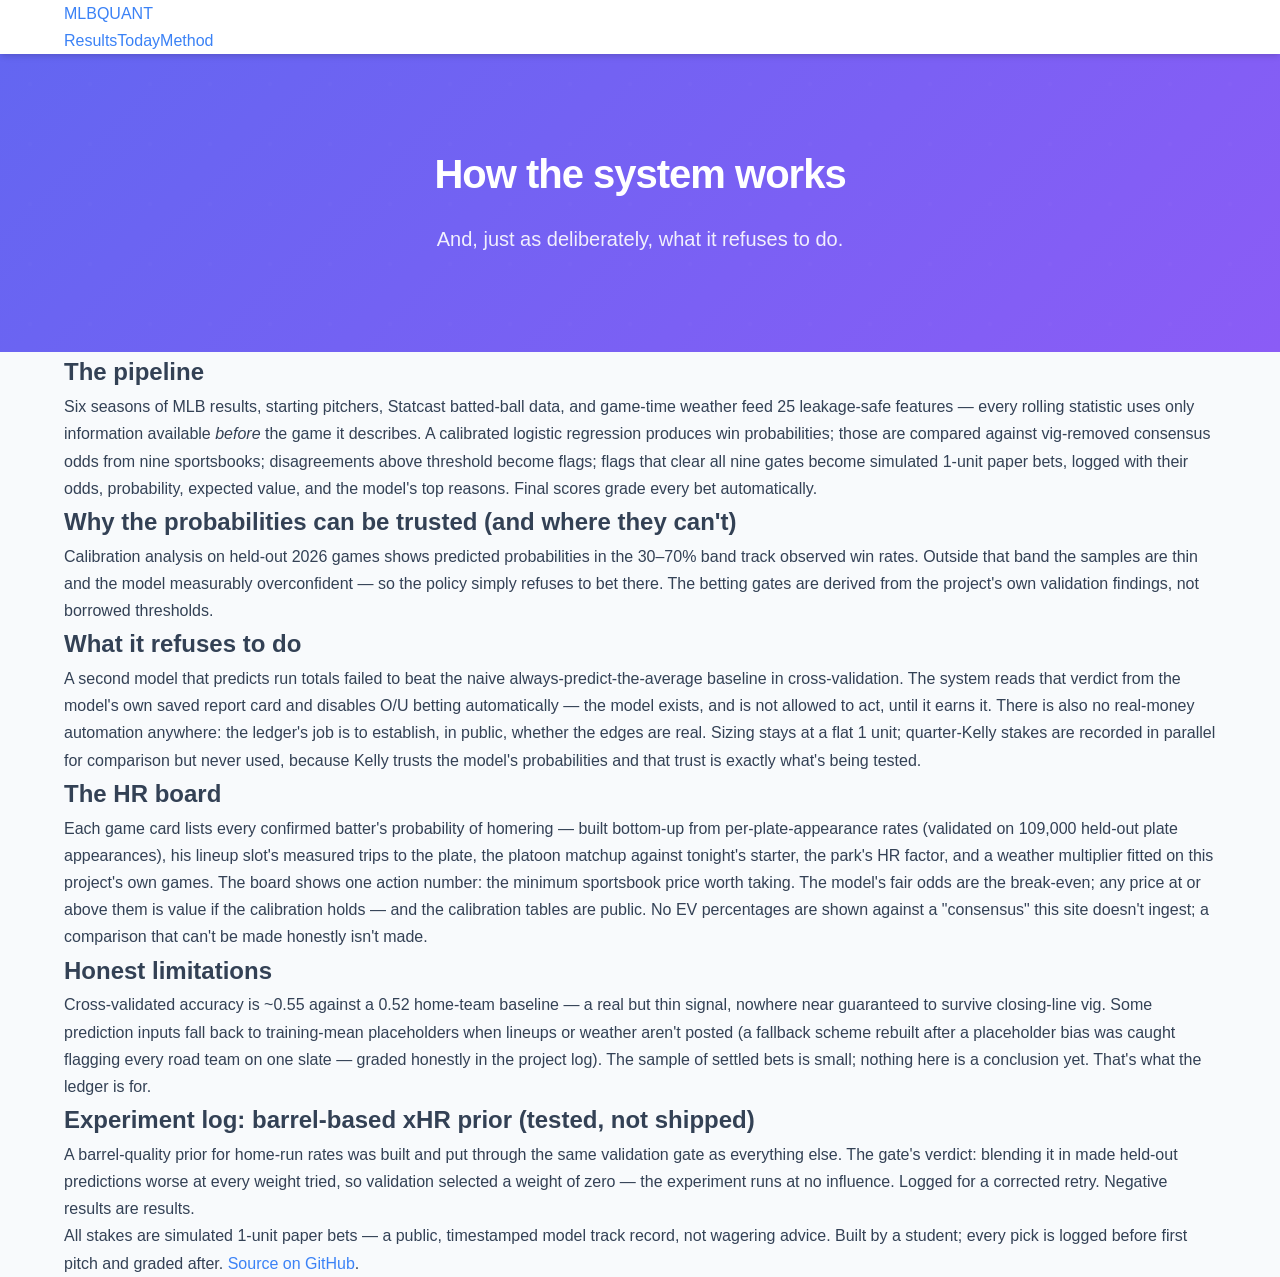
==== commit f4cd06b3: "Publish updated site" ====
--- a/docs/method.html
+++ b/docs/method.html
@@ -54,39 +54,12 @@
     scheme rebuilt after a placeholder bias was caught flagging every road team on one slate —
     graded honestly in the project log). The sample of settled bets is small; nothing here is a
     conclusion yet. That's what the ledger is for.</p>
-    <h2>Recent Model Improvement: Phase 5.2 Barrel-based xHR Prior</h2>
-    <div class="method-diagram">
-    <p><strong>Enhanced home run prediction using Statcast barrel data:</strong></p>
-    <div class="method-step">
-    <div class="method-step-number">1</div>
-    <div class="method-step-content">
-    <div class="method-step-title">Barrel Rate Calculation</div>
-    <div class="method-step-description">For each batter, calculate rolling barrel rate (barrels/batted ball events) using Statcast's barrel definition (launch_speed_angle == 6) with leakage protection via shift(1) windows.</div>
-    </div>
-    </div>
-    <div class="method-step">
-    <div class="method-step-number">2</div>
-    <div class="method-step-content">
-    <div class="method-step-title">Expected HR Rate (xHR)</div>
-    <div class="method-step-description">Convert barrel rate to expected home run rate using league-wide HR per barrel ratio, then apply Bayesian shrinkage to stabilize small sample estimates.</div>
-    </div>
-    </div>
-    <div class="method-step">
-    <div class="method-step-number">3</div>
-    <div class="method-step-content">
-    <div class="method-step-title">Blending with Observed HR</div>
-    <div class="method-step-description">Mix barrel-based xHR rate with observed HR rate using optimized weight (xhr_weight) determined by validation set performance to prevent overfitting.</div>
-    </div>
-    </div>
-    <div class="method-step">
-    <div class="method-step-number">4</div>
-    <div class="method-step-content">
-    <div class="method-step-title">Log5 Integration</div>
-    <div class="method-step-description">Blend the prior with observed rates using the log5 framework: combined_hr = (xhr_weight * xHR_rate) + ((1 - xhr_weight) * observed_hr_rate), then apply log5 with pitcher and league averages.</div>
-    </div>
-    </div>
-    </div>
-    <p class="body">This improvement enhances home run prediction accuracy by incorporating batted ball quality metrics while maintaining all existing model validation gates.</p>
+    <h2>Experiment log: barrel-based xHR prior (tested, not shipped)</h2>
+    <p class="body">A barrel-quality prior for home-run rates was built and put through the
+    same validation gate as everything else. The gate's verdict: blending it in made held-out
+    predictions worse at every weight tried, so validation selected a weight of zero — the
+    experiment runs at no influence. Logged for a corrected retry. Negative results are
+    results.</p>
     </div></section>
     
 <footer><div class="wrap">All stakes are simulated 1-unit paper bets — a public, timestamped
--- a/docs/style.css
+++ b/docs/style.css
@@ -1,385 +1,681 @@
 
 :root{
-  --paper:#EFF3EC;
-  --ink:#1E3A2F;
-  --text:#2B2B28;
-  --rule:#C9D4C6;
-  --win:#1E6B3C;
-  --loss:#B3392E;
-  --muted:#6E7A6E;
-  --card:#F7FAF5;
-  --primary:#2563EB;
-  --primary-dark:#1D4ED8;
+  --primary-dark:#0F172A;
+  --dark:#1E293B;
+  --darker:#0F172A;
+  --light:#F8FAFC;
+  --lighter:#F1F5F9;
+  --text:#64748B;
+  --text-dark:#1E293B;
+  --accent:#3B82F6;
+  --accent-hover:#2563EB;
   --success:#10B981;
   --warning:#F59E0B;
   --danger:#EF4444;
-}
-*{box-sizing:border-box;margin:0}
+  --border:#E2E8F0;
+  --shadow:0 4px 6px -1px rgba(0, 0, 0, 0.1), 0 2px 4px -1px rgba(0, 0, 0, 0.06);
+  --shadow-lg:0 10px 15px -3px rgba(0, 0, 0, 0.1), 0 4px 6px -2px rgba(0, 0, 0, 0.05);
+  --radius:0.5rem;
+  --radius-lg:0.75rem;
+}
+*{box-sizing:border-box;margin:0;padding:0}
 body{
-  background:var(--paper);
-  color:var(--text);
-  font-family:'Public Sans',system-ui,sans-serif;
+  background:var(--light);
+  color:var(--text);
+  font-family:'Inter', -apple-system, BlinkMacSystemFont, 'Segoe UI', Roboto, sans-serif;
+  line-height:1.7;
   font-size:16px;
-  line-height:1.6
-}
-.mono{font-family:'IBM Plex Mono',monospace;font-variant-numeric:tabular-nums}
-a{color:var(--ink)}
+  color:#334155;
+}
+a{
+  color:var(--accent);
+  text-decoration:none;
+  transition:color 0.2s ease;
+}
+a:hover{
+  color:var(--accent-hover);
+  text-decoration:underline;
+}
 .wrap{
-  max-width:960px;
+  max-width:1200px;
   margin:0 auto;
-  padding:0 20px
-}
-header{border-bottom:2px solid var(--ink)}
-.bar{
+  padding:0 1.5rem;
+}
+header{
+  background:white;
+  box-shadow:var(--shadow);
+  position:sticky;
+  top:0;
+  z-index:100;
+}
+.nav-container{
   display:flex;
   justify-content:space-between;
   align-items:center;
-  padding:16px 0
-}
-.mark{
-  font-family:'Barlow Condensed',sans-serif;
+  height:4.5rem;
+}
+.logo{
+  display:flex;
+  align-items:center;
+  gap:0.75rem;
+}
+.logo-img{
+  height:2.5rem;
+  width:auto;
+}
+.logo-text{
+  font-size:1.5rem;
+  font-weight:800;
+  color:var(--dark);
+  letter-spacing:-0.025em;
+}
+.nav-links{
+  display:flex;
+  gap:2rem;
+  align-items:center;
+}
+.nav-links a{
+  font-weight:500;
+  color:var(--text);
+  font-size:0.95rem;
+  padding:0.5rem 0;
+  border-bottom:2px solid transparent;
+  transition:all 0.2s ease;
+}
+.nav-links a:hover{
+  color:var(--accent);
+  border-bottom-color:var(--accent);
+}
+.nav-links a.active{
+  color:var(--accent);
+  border-bottom-color:var(--accent);
+}
+.hero{
+  background:linear-gradient(135deg, #6366F1 0%, #8B5CF6 100%);
+  color:white;
+  text-align:center;
+  padding:6rem 0 4rem;
+  position:relative;
+  overflow:hidden;
+}
+.hero::before{
+  content:'';
+  position:absolute;
+  top:0;
+  left:0;
+  right:0;
+  bottom:0;
+  background:url('data:image/svg+xml,%3Csvg width=%2260%22 height=%2260%22 viewBox=%220 0 60 60%22 xmlns=%22http://www.w3.org/2000/svg%22%3E%3Cg fill=%22none%22 fill-rule=%22evenodd%22%3E%3Ccircle cx=%2230%22 cy=%2230%22 r=%222%22 fill=%22%23FFFFFF%22 fill-opacity=%220.1%22/%3E%3C/g%3E%3C/svg%3E');
+  opacity:0.15;
+}
+.hero-content{
+  position:relative;
+  z-index:10;
+  max-width:36rem;
+  margin:0 auto;
+}
+.hero h1{
+  font-size:2.5rem;
+  font-weight:800;
+  margin-bottom:1.5rem;
+  line-height:1.2;
+  letter-spacing:-0.025em;
+}
+.hero p{
+  font-size:1.25rem;
+  opacity:0.9;
+  max-width:28rem;
+  margin:0 auto 2rem;
+}
+.hero-buttons{
+  display:flex;
+  gap:1rem;
+  justify-content:center;
+  flex-wrap:wrap;
+}
+.btn-primary{
+  background:white;
+  color:#6366F1;
+  border:none;
+  padding:0.75rem 2rem;
+  font-weight:600;
+  border-radius:0.5rem;
+  font-size:1rem;
+  cursor:pointer;
+  transition:all 0.2s ease;
+  box-shadow:var(--shadow);
+}
+.btn-primary:hover{
+  background:#F0F4FF;
+  transform:translateY(-2px);
+  box-shadow:var(--shadow-lg);
+}
+.btn-outline{
+  background:rgba(255,255,255,0.1);
+  border:1px solid rgba(255,255,255,0.2);
+  color:white;
+  padding:0.75rem 2rem;
+  font-weight:600;
+  border-radius:0.5rem;
+  font-size:1rem;
+  cursor:pointer;
+  transition:all 0.2s ease;
+}
+.btn-outline:hover{
+  background:rgba(255,255,255,0.2);
+  transform:translateY(-2px);
+}
+.section{
+  padding:5rem 0;
+  background:white;
+}
+.section-alt{
+  background:var(--lighter);
+}
+.section-title{
+  text-align:center;
+  margin-bottom:3rem;
+}
+.section-title h2{
+  font-size:2rem;
   font-weight:700;
-  font-size:22px;
-  letter-spacing:.06em;
-  color:var(--ink);
-  text-decoration:none
-}
-nav a{
-  margin-left:22px;
-  font-size:14px;
-  text-decoration:none;
-  color:var(--text)
-}
-nav a:hover{text-decoration:underline}
-.hero{
-  padding:56px 0 40px;
-  background:
-  repeating-linear-gradient(to bottom,transparent 0 27px,var(--rule) 27px 28px)
-}
-h1{
-  font-family:'Barlow Condensed',sans-serif;
+  color:var(--dark);
+  margin-bottom:1rem;
+  position:relative;
+  display:inline-block;
+}
+.section-title h2::after{
+  content:'';
+  position:absolute;
+  bottom:-0.5rem;
+  left:50%;
+  transform:translateX(-50%);
+  width:4rem;
+  height:3px;
+  background:var(--accent);
+  border-radius:3px;
+}
+.section-title p{
+  color:var(--text);
+  max-width:36rem;
+  margin:0 auto;
+  font-size:1.125rem;
+  opacity:0.8;
+}
+.features-grid{
+  display:grid;
+  grid-template-columns:repeat(auto-fit, minmax(280px, 1fr));
+  gap:2rem;
+}
+.feature-card{
+  background:white;
+  border-radius:var(--radius-lg);
+  padding:2rem;
+  box-shadow:var(--shadow);
+  transition:all 0.3s ease;
+  border:1px solid var(--border);
+  height:100%;
+  display:flex;
+  flex-direction:column;
+}
+.feature-card:hover{
+  transform:translateY(-4px);
+  box-shadow:var(--shadow-lg);
+  border-color:var(--accent);
+}
+.feature-icon{
+  width:3rem;
+  height:3rem;
+  background:linear-gradient(135deg, #6366F1, #8B5CF6);
+  border-radius:50%;
+  display:flex;
+  align-items:center;
+  justify-content:center;
+  margin-bottom:1.5rem;
+}
+.feature-icon svg{
+  width:1.5rem;
+  height:1.5rem;
+  fill:white;
+}
+.feature-card h3{
+  font-size:1.25rem;
+  font-weight:600;
+  color:var(--dark);
+  margin-bottom:1rem;
+  flex-grow:1;
+}
+.feature-card p{
+  color:var(--text);
+  line-height:1.6;
+  flex-grow:1;
+}
+.stats-grid{
+  display:grid;
+  grid-template-columns:repeat(auto-fit, minmax(200px, 1fr));
+  gap:1.5rem;
+  margin:2rem 0;
+}
+.stat-card{
+  background:white;
+  border-radius:var(--radius-lg);
+  padding:1.5rem;
+  text-align:center;
+  box-shadow:var(--shadow);
+  border:1px solid var(--border);
+  transition:all 0.2s ease;
+}
+.stat-card:hover{
+  transform:translateY(-2px);
+  box-shadow:var(--shadow-lg);
+}
+.stat-number{
+  font-size:2.5rem;
+  font-weight:800;
+  color:var(--accent);
+  margin-bottom:0.5rem;
+  line-height:1;
+}
+.stat-label{
+  font-size:1rem;
+  color:var(--text);
+  font-weight:500;
+}
+.games-section{
+  background:white;
+}
+.games-header{
+  display:flex;
+  justify-content:space-between;
+  align-items:center;
+  margin-bottom:2rem;
+  flex-wrap:wrap;
+  gap:1rem;
+}
+.games-header h2{
+  font-size:1.75rem;
   font-weight:700;
-  font-size:clamp(38px,6vw,58px);
-  line-height:1.05;
-  color:var(--ink);
+  color:var(--dark);
+}
+.games-filter{
+  display:flex;
+  gap:1rem;
+  align-items:center;
+}
+.games-filter select,
+.games-filter input{
+  padding:0.75rem 1rem;
+  border:1px solid var(--border);
+  border-radius:var(--radius);
+  font-size:0.95rem;
+  background:white;
+  color:var(--text-dark);
+}
+.games-filter select:focus,
+.games-filter input:focus{
+  outline:none;
+  border-color:var(--accent);
+  box-shadow:0 0 0 2px rgba(59, 130, 246, 0.25);
+}
+.games-grid{
+  display:grid;
+  grid-template-columns:repeat(auto-fill, minmax(340px, 1fr));
+  gap:1.5rem;
+}
+.game-card{
+  background:white;
+  border-radius:var(--radius-lg);
+  overflow:hidden;
+  box-shadow:var(--shadow);
+  border:1px solid var(--border);
+  transition:all 0.3s ease;
+  display:flex;
+  flex-direction:column;
+  height:100%;
+}
+.game-card:hover{
+  transform:translateY(-4px);
+  box-shadow:var(--shadow-lg);
+  border-color:var(--accent);
+}
+.game-header{
+  display:flex;
+  justify-content:space-between;
+  align-items:center;
+  padding:1.5rem;
+  border-bottom:1px solid var(--border);
+  flex-wrap:wrap;
+  gap:1rem;
+}
+.teams{
+  display:flex;
+  align-items:center;
+  gap:1rem;
+  flex:1;
+  min-width:0;
+}
+.team-logo{
+  width:2.5rem;
+  height:2.5rem;
+  object-fit:contain;
+  border-radius:50%;
+  border:2px solid var(--lighter);
+  background:white;
+  padding:0.25rem;
+}
+.team-info{
+  display:flex;
+  flex-direction:column;
+}
+.team-name{
+  font-weight:600;
+  font-size:1.125rem;
+  color:var(--text-dark);
+  white-space:nowrap;
+  overflow:hidden;
+  text-overflow:ellipsis;
+}
+.team-record{
+  font-size:0.875rem;
+  color:var(--text);
+}
+.versus{
+  font-weight:600;
+  color:var(--text-dark);
+  font-size:1.125rem;
+}
+.game-time{
+  font-size:0.875rem;
+  color:var(--text);
+  white-space:nowrap;
+}
+.game-body{
+  flex:1;
+  padding:1.5rem;
+  display:flex;
+  flex-direction:column;
+}
+.odds-section{
+  display:flex;
+  justify-content:space-between;
+  margin-bottom:1.5rem;
+  flex-wrap:wrap;
+  gap:1rem;
+}
+.odds-box{
+  background:var(--lighter);
+  border:1px solid var(--border);
+  border-radius:var(--radius);
+  padding:1rem;
+  text-align:center;
+  flex:1;
+  min-width:80px;
+}
+.odds-label{
+  font-size:0.875rem;
+  color:var(--text);
+  margin-bottom:0.5rem;
   text-transform:uppercase;
-  letter-spacing:.01em;
-  max-width:640px
-}
-.sub{
-  margin:14px 0 0;
-  color:var(--muted);
-  max-width:560px
-}
-.ledger{
-  background:var(--card);
-  border:2px solid var(--ink);
-  margin:36px 0 0
-}
-.ledger-head{
-  display:grid;
-  grid-template-columns:repeat(4,1fr);
-  border-bottom:2px solid var(--ink)
-}
-.stat{
-  padding:16px 18px;
-  border-right:1px solid var(--rule)
-}
-.stat:last-child{border-right:none}
-.stat .l{
-  font-size:11px;
-  letter-spacing:.14em;
-  text-transform:uppercase;
-  color:var(--muted)
-}
-.stat .n{
-  font-size:30px;
-  font-weight:600
-}
-.n.win{color:var(--win)}
-.n.loss{color:var(--loss)}
-.rows{font-size:14px}
-.row{
-  display:grid;
-  grid-template-columns:88px 1fr 130px 70px 90px;
-  gap:10px;
-  padding:9px 18px;
-  border-top:1px solid var(--rule);
-  align-items:baseline
-}
-.row.headrow{
-  color:var(--muted);
-  font-size:11px;
-  letter-spacing:.12em;
-  text-transform:uppercase;
-  border-top:none
-}
-.grade{
-  font-weight:600
-}
-.grade.W{color:var(--win)}
-.grade.L{color:var(--loss)}
-.grade.P{color:var(--muted)}
-.empty{
-  padding:22px 18px;
-  color:var(--muted)
-}
-.actions{
-  display:flex;
-  gap:14px;
-  margin:28px 0 0;
-  flex-wrap:wrap
-}
-.btn{
-  display:inline-block;
-  border:2px solid var(--ink);
-  padding:12px 22px;
-  text-decoration:none;
-  font-family:'Barlow Condensed',sans-serif;
-  font-size:18px;
-  letter-spacing:.05em;
-  text-transform:uppercase;
-  color:var(--ink);
-  background:var(--card)
-}
-.btn.solid{
-  background:var(--ink);
-  color:var(--paper)
-}
-.btn:focus-visible{
-  outline:3px solid var(--loss);
-  outline-offset:2px
-}
-section{
-  padding:48px 0;
-  border-top:1px solid var(--rule)
-}
-h2{
-  font-family:'Barlow Condensed',sans-serif;
-  font-weight:600;
-  font-size:28px;
-  color:var(--ink);
-  text-transform:uppercase;
-  letter-spacing:.03em;
-  margin-bottom:18px
-}
-.gates{
-  list-style:none;
-  counter-reset:g
-}
-.gates li{
-  counter-increment:g;
-  display:grid;
-  grid-template-columns:52px 1fr;
-  gap:14px;
-  padding:12px 0;
-  border-bottom:1px solid var(--rule)
-}
-.gates li::before{
-  content:counter(g,decimal-leading-zero);
-  font-family:'IBM Plex Mono',monospace;
-  color:var(--loss);
-  font-size:18px;
-  padding-top:2px
-}
-.gates b{
-  display:block;
-  color:var(--ink)
-}
-.gates span{
-  color:var(--muted);
-  font-size:14px
-}
-p.body{
-  max-width:640px;
-  margin-bottom:14px
-}
-footer{
-  border-top:2px solid var(--ink);
-  padding:26px 0;
-  font-size:13px;
-  color:var(--muted)
-}
-@media(max-width:640px){
-  .ledger-head{
-    grid-template-columns:repeat(2,1fr)
-  }
-  .stat:nth-child(2){
-    border-right:none
-  }
-  .row{
-    grid-template-columns:70px 1fr 60px;
-    font-size:13px
-  }
-  .row .hide-m{
-    display:none
-  }
-}
-@media(prefers-reduced-motion:no-preference){
-  .btn{
-    transform:translateY(-2px);
-    transition:transform .12s ease
-  }
-  .btn:hover{
-    transform:translateY(-2px)
-  }
-}
-.today-header{
-  background:linear-gradient(135deg,#1E3A2F 0%,#2D5A3F 100%);
-  color:white;
-  padding:40px 0;
-  margin:36px 0 24px;
-  border-radius:12px
-}
-.today-header h1{
-  font-size:2.2rem;
-  margin-bottom:8px;
-  color:white
-}
-.today-header p{
-  font-size:1.1rem;
-  opacity:0.9
-}
-.featured-bet{
-  background:var(--card);
-  border:2px solid var(--ink);
-  border-radius:12px;
-  padding:24px;
-  margin:24px 0
-}
-.featured-bet h2{
-  margin-top:0;
-  color:var(--ink)
-}
-.featured-bet .pick{
-  font-size:1.5rem;
-  font-weight:bold;
-  margin:12px 0
-}
-.featured-bet .edge{
-  display:inline-block;
-  background:var(--win);
-  color:white;
-  padding:4px 8px;
-  border-radius:4px;
-  font-weight:bold
-}
-.featured-bet .reason{
-  background:#f8f9fa;
-  border-left:4px solid var(--win);
-  padding:12px;
-  margin:12px 0
-}
-.game-card{
-  background:var(--card);
-  border:1px solid var(--rule);
-  border-radius:10px;
-  padding:20px;
-  margin:16px 0
-}
-.game-header{
-  display:flex;
-  justify-content:space-between;
-  align-items:center;
-  margin-bottom:16px
-}
-.team-logo{
-  width:40px;
-  height:40px;
-  object-fit:contain;
-  margin-right:12px
-}
-.team-info{
-  flex:1
-}
-.team-name{
-  font-weight:600;
-  font-size:1.1rem
-}
-.game-time{
-  color:var(--muted);
-  font-size:0.9rem
-}
-.odds-display{
-  display:flex;
-  gap:16px;
-  margin:16px 0;
-  flex-wrap:wrap
-}
-.odds-box{
-  background:#f8f9fa;
-  border:1px solid var(--rule);
-  border-radius:8px;
-  padding:12px;
-  text-align:center;
-  min-width:80px
-}
-.odds-box.best{
-  border:2px solid var(--win);
-  background:#f0fff4
+  letter-spacing:0.05em;
 }
 .odds-value{
   font-size:1.5rem;
-  font-weight:bold;
-  color:var(--ink)
-}
-.odds-label{
-  font-size:0.85rem;
-  color:var(--muted);
-  text-transform:uppercase
-}
-.probability-bar{
-  height:8px;
-  background:#e9ecef;
-  border-radius:4px;
-  margin:12px 0;
-  overflow:hidden
-}
-.probability-fill{
-  height:100%;
-  background:linear-gradient(90deg,var(--win),var(--loss));
-  transition:width 0.3s ease
+  font-weight:700;
+  color:var(--text-dark);
+}
+.odds-value.home{color:var(--success);}
+.odds-value.away{color:var(--danger);}
+.odds-value.draw{color:var(--warning);}
+.game-stats{
+  display:grid;
+  grid-template-columns:repeat(auto-fit, minmax(120px, 1fr));
+  gap:1rem;
+  margin-bottom:1.5rem;
+}
+.stat-item{
+  text-align:center;
+}
+.stat-label{
+  font-size:0.875rem;
+  color:var(--text);
+  text-transform:uppercase;
+  letter-spacing:0.05em;
+  margin-bottom:0.25rem;
+}
+.stat-value{
+  font-size:1.125rem;
+  font-weight:600;
+  color:var(--text-dark);
+}
+.game-actions{
+  margin-top:auto;
+  padding:1.5rem;
+  border-top:1px solid var(--border);
+  display:flex;
+  gap:1rem;
+}
+.game-btn{
+  flex:1;
+  padding:0.75rem;
+  border:none;
+  border-radius:var(--radius);
+  font-weight:600;
+  font-size:0.95rem;
+  cursor:pointer;
+  transition:all 0.2s ease;
+}
+.btn-primary-sm{
+  background:var(--accent);
+  color:white;
+}
+.btn-primary-sm:hover{
+  background:var(--accent-hover);
+}
+.btn-outline-sm{
+  background:white;
+  color:var(--text-dark);
+  border:1px solid var(--border);
+}
+.btn-outline-sm:hover{
+  background:var(--lighter);
 }
 .hr-section{
-  background:#f8f9fa;
-  border-radius:12px;
-  padding:24px;
-  margin:24px 0
-}
-.hr-section h2{
-  margin-top:0;
-  color:var(--ink)
+  background:white;
+  border-radius:var(--radius-lg);
+  padding:2rem;
+  box-shadow:var(--shadow);
+  border:1px solid var(--border);
+  margin:2rem 0;
+}
+.hr-header{
+  display:flex;
+  justify-content:space-between;
+  align-items:center;
+  margin-bottom:1.5rem;
+  flex-wrap:wrap;
+  gap:1rem;
+}
+.hr-header h2{
+  font-size:1.5rem;
+  font-weight:600;
+  color:var(--dark);
 }
 .hr-table{
   width:100%;
   border-collapse:collapse;
-  margin:16px 0
+  margin-top:1rem;
+}
+.hr-table th,
+.hr-table td{
+  padding:1rem;
+  text-align:left;
+  border-bottom:1px solid var(--border);
 }
 .hr-table th{
-  background:#e9ecef;
-  padding:12px;
-  text-align:left;
-  font-weight:600
-}
-.hr-table td{
-  padding:10px;
-  border-bottom:1px solid #dee2e6
+  background:var(--lighter);
+  font-weight:600;
+  color:var(--text-dark);
+  font-size:0.95rem;
+  text-transform:uppercase;
+  letter-spacing:0.05em;
 }
 .hr-table tr:hover{
-  background:#f1f3f5
-}
-.hr-player{
-  font-weight:600
-}
-.hr-prob{
-  font-weight:bold;
-  color:var(--ink)
-}
+  background:var(--lighter);
+}
+.hr-player-name{
+  font-weight:500;
+}
+.hr-probability{
+  font-weight:600;
+  text-align:right;
+  font-family:'IBM Plex Mono', monospace;
+}
+.hr-probability.high{color:var(--success);}
+.hr-probability.medium{color:var(--warning);}
+.hr-probability.low{color:var(--danger);}
 .hr-take{
-  background:#fff3cd;
-  border:1px solid #ffeaa7;
-  border-radius:4px;
-  padding:2px 6px;
-  font-size:0.85rem
-}
-
+  display:inline-block;
+  padding:0.25rem 0.5rem;
+  background:var(--lighter);
+  border:1px solid var(--border);
+  border-radius:0.25rem;
+  font-size:0.875rem;
+  font-weight:500;
+  text-align:center;
+}
+.method-section{
+  background:white;
+  margin:2rem 0;
+  padding:2rem;
+  border-radius:var(--radius-lg);
+  box-shadow:var(--shadow);
+  border:1px solid var(--border);
+}
+.method-steps{
+  display:grid;
+  gap:2rem;
+  margin:2.5rem 0;
+}
+.method-step{
+  display:flex;
+  gap:1.5rem;
+  align-items:flex-start;
+}
+.step-number{
+  background:var(--accent);
+  color:white;
+  width:2.5rem;
+  height:2.5rem;
+  border-radius:50%;
+  display:flex;
+  align-items:center;
+  justify-content:center;
+  font-weight:700;
+  font-size:1rem;
+  flex-shrink:0;
+}
+.step-content{
+  flex:1;
+}
+.step-content h3{
+  font-size:1.25rem;
+  font-weight:600;
+  color:var(--dark);
+  margin-bottom:0.75rem;
+}
+.step-content p{
+  color:var(--text);
+  line-height:1.7;
+}
+.footer{
+  background:var(--dark);
+  color:white;
+  padding:3rem 0 1.5rem;
+}
+.footer-content{
+  display:grid;
+  grid-template-columns:repeat(auto-fit, minmax(200px, 1fr));
+  gap:2.5rem;
+  margin-bottom:2rem;
+}
+.footer-logo{
+  display:flex;
+  flex-direction:column;
+  gap:1rem;
+}
+.footer-logo img{
+  height:2rem;
+  width:auto;
+}
+.footer-logo p{
+  color:var(--lighter);
+  font-size:0.9rem;
+  line-height:1.6;
+}
+.footer-title{
+  font-size:1.125rem;
+  font-weight:600;
+  margin-bottom:1.5rem;
+  color:white;
+}
+.footer-links{
+  display:flex;
+  flex-direction:column;
+  gap:0.75rem;
+}
+.footer-links a{
+  color:var(--lighter);
+  text-decoration:none;
+  transition:color 0.2s ease;
+}
+.footer-links a:hover{
+  color:white;
+}
+.footer-bottom{
+  border-top:1px solid rgba(255,255,255,0.1);
+  padding-top:1.5rem;
+  text-align:center;
+  color:var(--lighter);
+  font-size:0.875rem;
+}
+@media(max-width:768px){
+  .hero h1{
+    font-size:2rem;
+  }
+  .hero p{
+    font-size:1.125rem;
+  }
+  .nav-links{
+    display:none;
+  }
+  .section-title h2{
+    font-size:1.75rem;
+  }
+  .games-header{
+    flex-direction:column;
+    align-items:flex-start;
+  }
+  .hr-header{
+    flex-direction:column;
+    align-items:flex-start;
+    gap:1rem;
+  }
+}
+@media(max-width:480px){
+  .hero{
+    padding:4rem 0 3rem;
+  }
+  .hero h1{
+    font-size:1.75rem;
+  }
+  .section{
+    padding:3rem 0;
+  }
+  .section-title h2{
+    font-size:1.5rem;
+  }
+  .footer-content{
+    grid-template-columns:1fr;
+    text-align:center;
+  }
+}
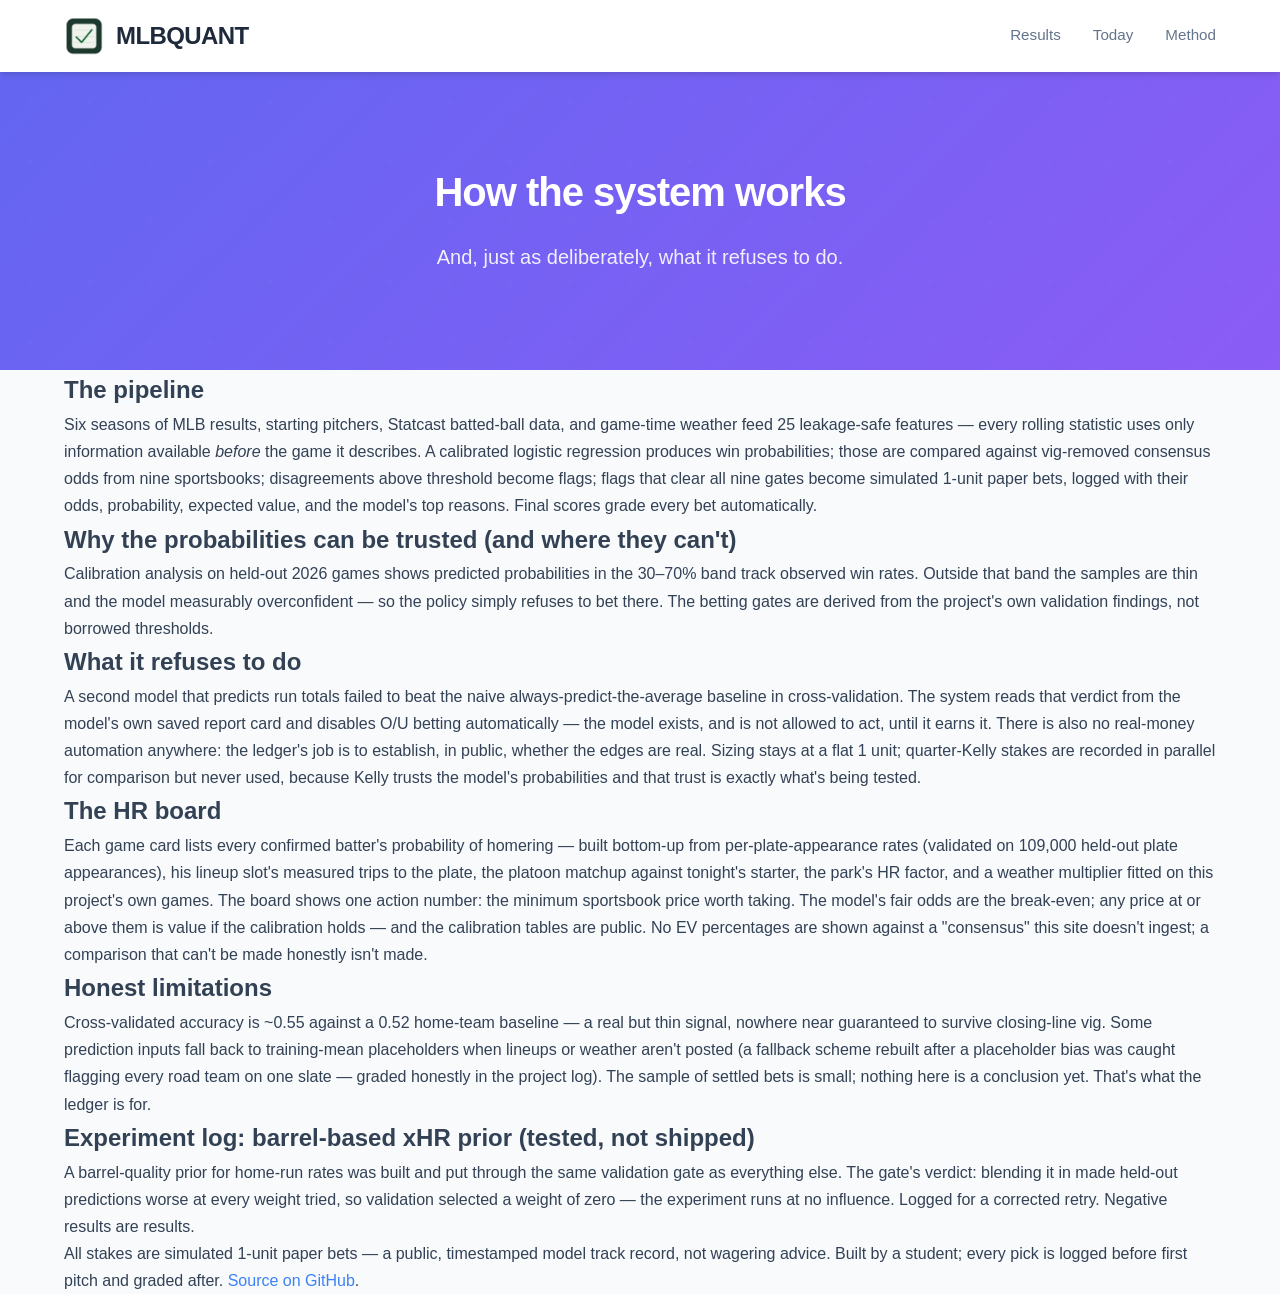
==== commit 41fbee08: "Prepare for public deploy" ====
--- a/docs/method.html
+++ b/docs/method.html
@@ -1,16 +1,19 @@
 <!DOCTYPE html>
 <html lang="en"><head><meta charset="utf-8">
 <meta name="viewport" content="width=device-width, initial-scale=1">
-<meta name="theme-color" content="#1E3A2F">
+<meta name="theme-color" content="#0F172A">
 <link rel="manifest" href="manifest.json">
 <link rel="apple-touch-icon" href="icon-192.png">
-<title>Method — MLBQuant</title><link rel="preconnect" href="https://fonts.googleapis.com"><link href="https://fonts.googleapis.com/css2?family=Barlow+Condensed:wght@600;700&family=Public+Sans:wght@400;600&family=IBM+Plex+Mono:wght@400;600&display=swap" rel="stylesheet">
+<title>Method - MLBQuant</title><link rel="preconnect" href="https://fonts.googleapis.com"><link href="https://fonts.googleapis.com/css2?family=Barlow+Condensed:wght@600;700&family=Public+Sans:wght@400;600&family=IBM+Plex+Mono:wght@400;600&display=swap" rel="stylesheet">
 <link rel="stylesheet" href="style.css">
 <script>if('serviceWorker' in navigator){navigator.serviceWorker.register('sw.js');}</script>
 </head><body>
-<header><div class="wrap bar">
-<a class="mark" href="index.html">MLBQUANT</a>
-<nav><a href="season.html">Results</a><a href="today.html">Today</a><a href="method.html">Method</a></nav>
+<header><div class="wrap nav-container">
+<div class="logo">
+<img src="icon-192.png" alt="MLBQuant logo" class="logo-img">
+<span class="logo-text">MLBQUANT</span>
+</div>
+<nav class="nav-links"><a href="season.html">Results</a><a href="today.html">Today</a><a href="method.html">Method</a></nav>
 </div></header>
 
     <div class="hero"><div class="wrap"><h1>How the system works</h1>
